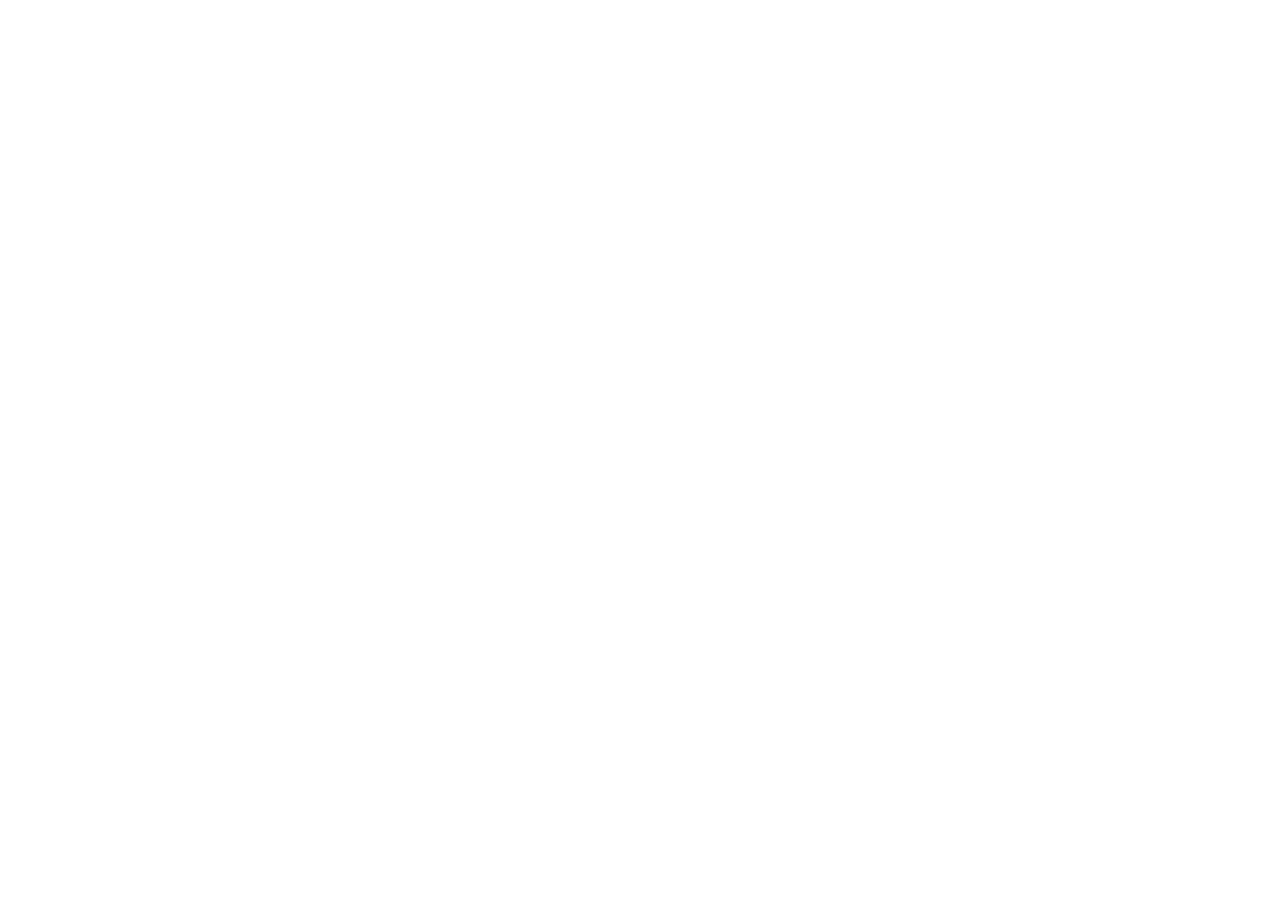
==== index.html @ 24fb6b7a "Initial Commit" ====
<!DOCTYPE html>
<html lang="fr">
<head>
    <meta charset="UTF-8">
    <meta name="viewport" content="width=device-width, initial-scale=1.0">
    <title>Oh my food</title>
    <link rel="stylesheet" href="assets/css/main.css">
</head>
<body>
</body>
</html>
---- assets/css/main.css ----
/*# sourceMappingURL=main.css.map */
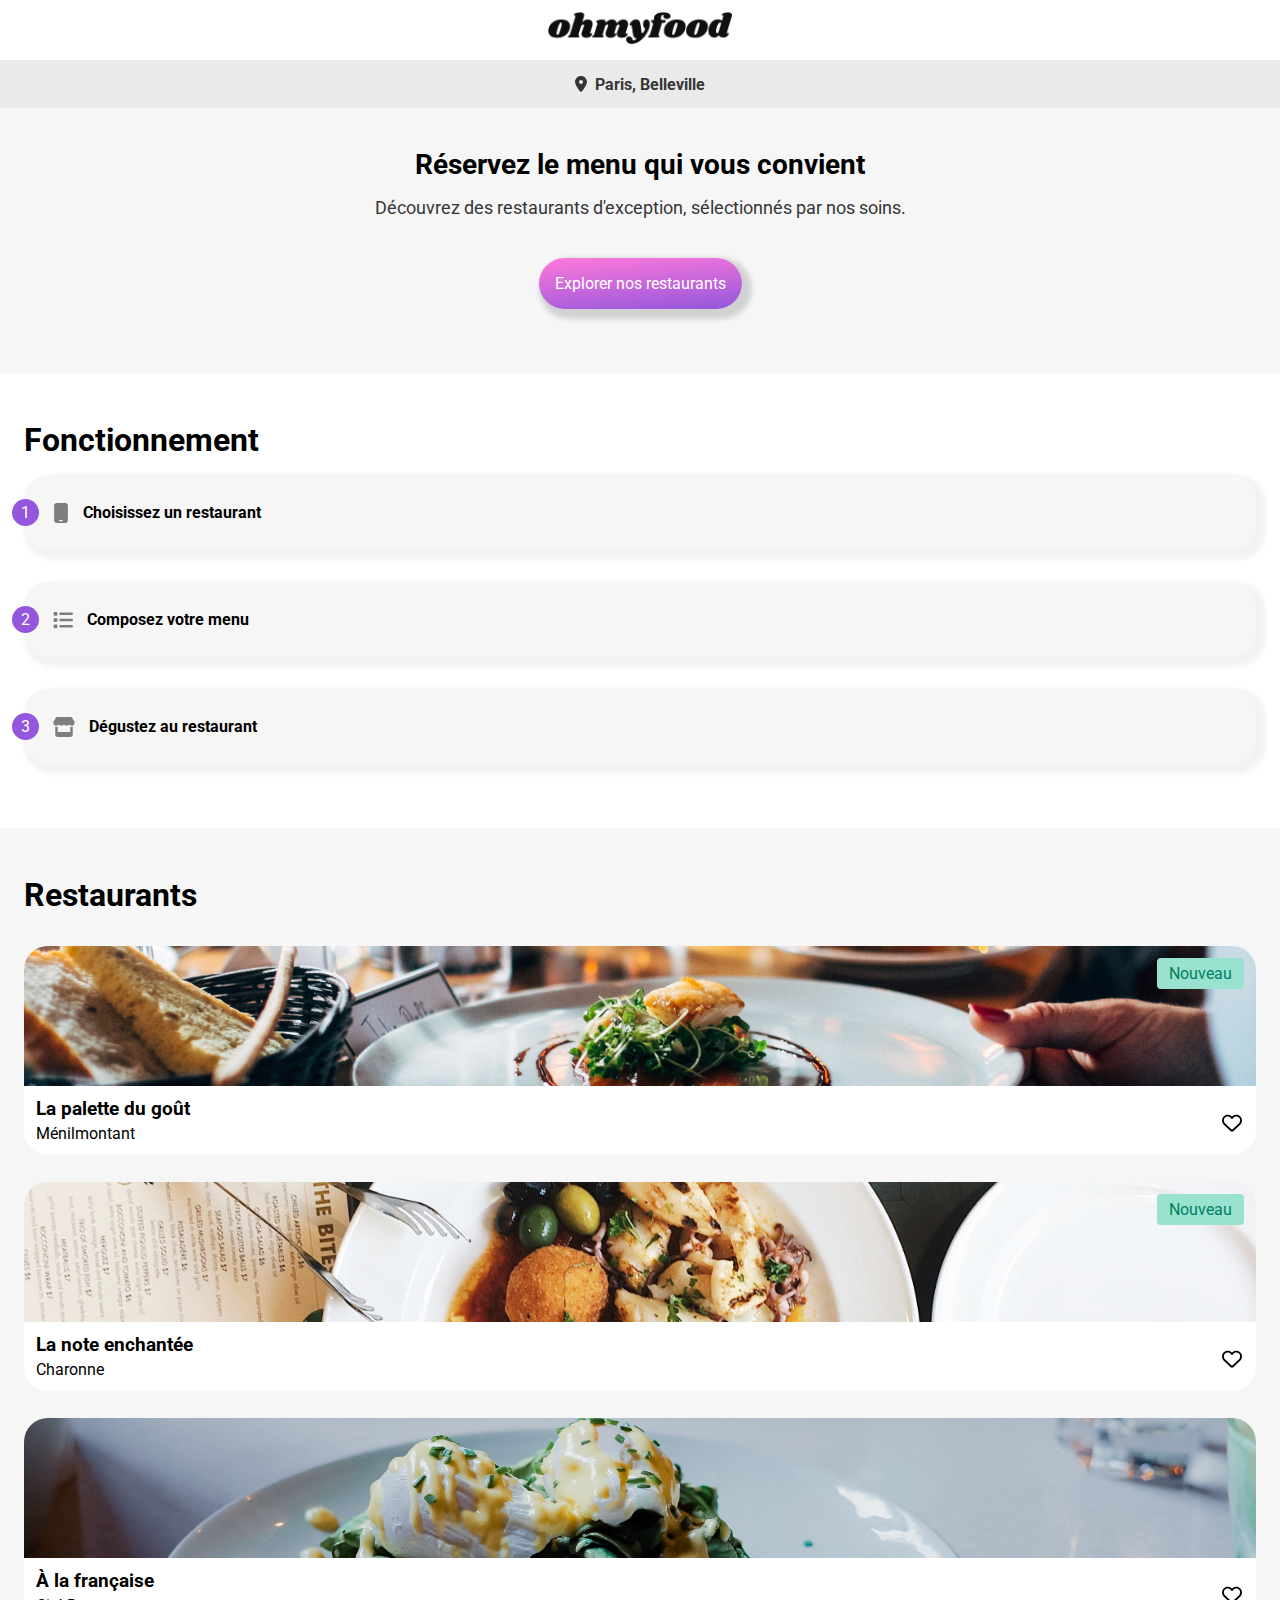
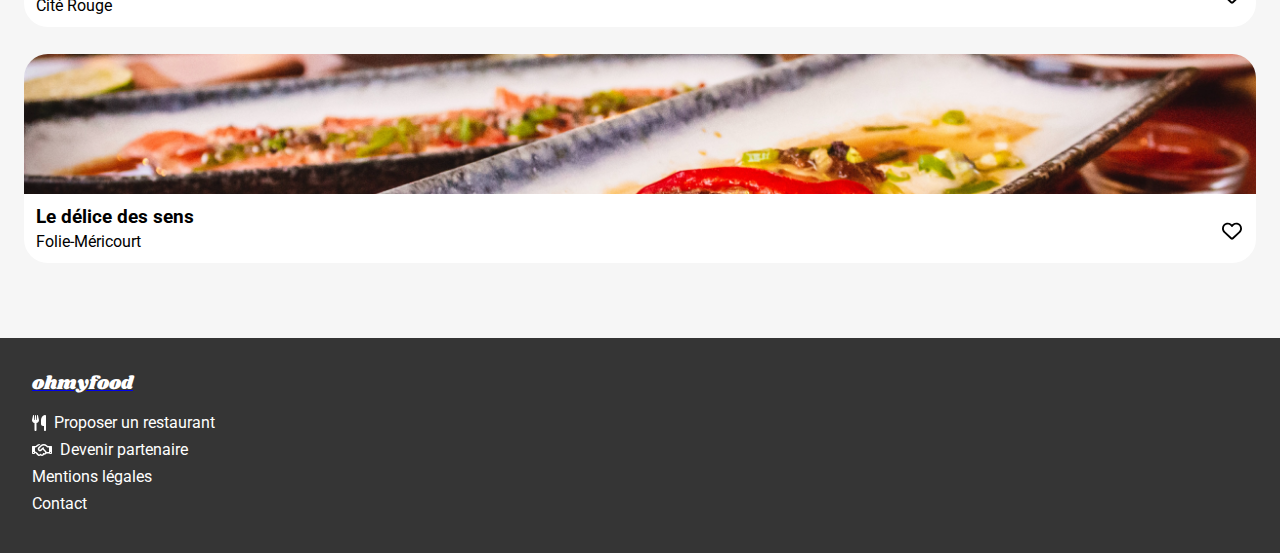
==== commit 5896f4b6: "- Added header - Added hero - Added "Fonctionnement" section - Added "Restaurants" section - Added f" ====
--- a/index.html
+++ b/index.html
@@ -5,7 +5,132 @@
     <meta name="viewport" content="width=device-width, initial-scale=1.0">
     <title>Oh my food</title>
     <link rel="stylesheet" href="assets/css/main.css">
+    <link rel="stylesheet" href="assets/css/header.css">
+    <link rel="stylesheet" href="assets/css/footer.css">
 </head>
 <body>
+    <header class="header">
+        <a href="#"><img src="assets/images/logo/ohmyfood.png" alt="Logo de OhMyFood"></a>
+    </header>
+    <main>
+        <div class="location">
+            <svg xmlns="http://www.w3.org/2000/svg" height="16" width="12" viewBox="0 0 384 512"><path d="M215.7 499.2C267 435 384 279.4 384 192C384 86 298 0 192 0S0 86 0 192c0 87.4 117 243 168.3 307.2c12.3 15.3 35.1 15.3 47.4 0zM192 128a64 64 0 1 1 0 128 64 64 0 1 1 0-128z"/></svg>
+            <p class="location__text">
+                Paris, Belleville
+            </p>
+        </div>
+        <section class="hero">
+            <h1 class="hero__title title">Réservez le menu qui vous convient</h1>
+            <p class="hero__text">Découvrez des restaurants d'exception, sélectionnés par nos soins.</p>
+            <a href="#" class="hero__button">Explorer nos restaurants</a>
+        </section>
+        <section class="fonctionnement">
+            <h1 class="fonctionnement__title title">
+                Fonctionnement
+            </h1>
+            <div class="fonctionnement__items">
+                <article class="fonctionnement__items__item">
+                    <p class="fonctionnement__items__item__id">
+                        1
+                    </p>
+                    <svg xmlns="http://www.w3.org/2000/svg" height="16" width="12" viewBox="0 0 384 512"><!--!Font Awesome Free 6.5.1 by @fontawesome - https://fontawesome.com License - https://fontawesome.com/license/free Copyright 2024 Fonticons, Inc.--><path d="M80 0C44.7 0 16 28.7 16 64V448c0 35.3 28.7 64 64 64H304c35.3 0 64-28.7 64-64V64c0-35.3-28.7-64-64-64H80zm80 432h64c8.8 0 16 7.2 16 16s-7.2 16-16 16H160c-8.8 0-16-7.2-16-16s7.2-16 16-16z"/></svg>
+                    <h3 class="fonctionnement__items__item__title title">
+                        Choisissez un restaurant
+                    </h3>
+                </article>
+                <article class="fonctionnement__items__item">
+                    <p class="fonctionnement__items__item__id">
+                        2
+                    </p>
+                    <svg xmlns="http://www.w3.org/2000/svg" height="16" width="16" viewBox="0 0 512 512"><path d="M40 48C26.7 48 16 58.7 16 72v48c0 13.3 10.7 24 24 24H88c13.3 0 24-10.7 24-24V72c0-13.3-10.7-24-24-24H40zM192 64c-17.7 0-32 14.3-32 32s14.3 32 32 32H480c17.7 0 32-14.3 32-32s-14.3-32-32-32H192zm0 160c-17.7 0-32 14.3-32 32s14.3 32 32 32H480c17.7 0 32-14.3 32-32s-14.3-32-32-32H192zm0 160c-17.7 0-32 14.3-32 32s14.3 32 32 32H480c17.7 0 32-14.3 32-32s-14.3-32-32-32H192zM16 232v48c0 13.3 10.7 24 24 24H88c13.3 0 24-10.7 24-24V232c0-13.3-10.7-24-24-24H40c-13.3 0-24 10.7-24 24zM40 368c-13.3 0-24 10.7-24 24v48c0 13.3 10.7 24 24 24H88c13.3 0 24-10.7 24-24V392c0-13.3-10.7-24-24-24H40z"/></svg>
+                    <h3 class="fonctionnement__items__item__title title">
+                        Composez votre menu
+                    </h3>
+                </article>
+                <article class="fonctionnement__items__item">
+                    <p class="fonctionnement__items__item__id">
+                        3
+                    </p>
+                    <svg xmlns="http://www.w3.org/2000/svg" height="16" width="18" viewBox="0 0 576 512"><path d="M547.6 103.8L490.3 13.1C485.2 5 476.1 0 466.4 0H109.6C99.9 0 90.8 5 85.7 13.1L28.3 103.8c-29.6 46.8-3.4 111.9 51.9 119.4c4 .5 8.1 .8 12.1 .8c26.1 0 49.3-11.4 65.2-29c15.9 17.6 39.1 29 65.2 29c26.1 0 49.3-11.4 65.2-29c15.9 17.6 39.1 29 65.2 29c26.2 0 49.3-11.4 65.2-29c16 17.6 39.1 29 65.2 29c4.1 0 8.1-.3 12.1-.8c55.5-7.4 81.8-72.5 52.1-119.4zM499.7 254.9l-.1 0c-5.3 .7-10.7 1.1-16.2 1.1c-12.4 0-24.3-1.9-35.4-5.3V384H128V250.6c-11.2 3.5-23.2 5.4-35.6 5.4c-5.5 0-11-.4-16.3-1.1l-.1 0c-4.1-.6-8.1-1.3-12-2.3V384v64c0 35.3 28.7 64 64 64H448c35.3 0 64-28.7 64-64V384 252.6c-4 1-8 1.8-12.3 2.3z"/></svg>
+                    <h3 class="fonctionnement__items__item__title title">
+                        Dégustez au restaurant
+                    </h3>
+                </article>
+            </div>
+        </section>
+        <section class="restaurants">
+            <h1 class="restaurants__title">
+                Restaurants
+            </h1>
+            <div class="restaurants__cards">
+                <article class="restaurants__cards__card">
+                    <p class="restaurants__cards__card__nouveau">Nouveau</p>
+                    <img src="assets/images/restaurants/jay-wennington-N_Y88TWmGwA-unsplash.jpg">
+                    <div class="restaurants__cards__card__content">
+                        <h3 class="restaurants__cards__card__content__title">
+                            La palette du goût
+                        </h3>
+                        <p class="restaurants__cards__card__content__text">
+                            Ménilmontant
+                        </p>
+                        <svg xmlns="http://www.w3.org/2000/svg" height="16" width="16" viewBox="0 0 512 512"><path d="M225.8 468.2l-2.5-2.3L48.1 303.2C17.4 274.7 0 234.7 0 192.8v-3.3c0-70.4 50-130.8 119.2-144C158.6 37.9 198.9 47 231 69.6c9 6.4 17.4 13.8 25 22.3c4.2-4.8 8.7-9.2 13.5-13.3c3.7-3.2 7.5-6.2 11.5-9c0 0 0 0 0 0C313.1 47 353.4 37.9 392.8 45.4C462 58.6 512 119.1 512 189.5v3.3c0 41.9-17.4 81.9-48.1 110.4L288.7 465.9l-2.5 2.3c-8.2 7.6-19 11.9-30.2 11.9s-22-4.2-30.2-11.9zM239.1 145c-.4-.3-.7-.7-1-1.1l-17.8-20c0 0-.1-.1-.1-.1c0 0 0 0 0 0c-23.1-25.9-58-37.7-92-31.2C81.6 101.5 48 142.1 48 189.5v3.3c0 28.5 11.9 55.8 32.8 75.2L256 430.7 431.2 268c20.9-19.4 32.8-46.7 32.8-75.2v-3.3c0-47.3-33.6-88-80.1-96.9c-34-6.5-69 5.4-92 31.2c0 0 0 0-.1 .1s0 0-.1 .1l-17.8 20c-.3 .4-.7 .7-1 1.1c-4.5 4.5-10.6 7-16.9 7s-12.4-2.5-16.9-7z"/></svg>
+                    </div>
+                </article>
+                <article class="restaurants__cards__card">
+                    <p class="restaurants__cards__card__nouveau">Nouveau</p>
+                    <img src="assets/images/restaurants/stil-u2Lp8tXIcjw-unsplash.jpg">
+                    <div class="restaurants__cards__card__content">
+                        <h3 class="restaurants__cards__card__content__title">
+                            La note enchantée
+                        </h3>
+                        <p class="restaurants__cards__card__content__text">
+                            Charonne
+                        </p>
+                        <svg xmlns="http://www.w3.org/2000/svg" height="16" width="16" viewBox="0 0 512 512"><path d="M225.8 468.2l-2.5-2.3L48.1 303.2C17.4 274.7 0 234.7 0 192.8v-3.3c0-70.4 50-130.8 119.2-144C158.6 37.9 198.9 47 231 69.6c9 6.4 17.4 13.8 25 22.3c4.2-4.8 8.7-9.2 13.5-13.3c3.7-3.2 7.5-6.2 11.5-9c0 0 0 0 0 0C313.1 47 353.4 37.9 392.8 45.4C462 58.6 512 119.1 512 189.5v3.3c0 41.9-17.4 81.9-48.1 110.4L288.7 465.9l-2.5 2.3c-8.2 7.6-19 11.9-30.2 11.9s-22-4.2-30.2-11.9zM239.1 145c-.4-.3-.7-.7-1-1.1l-17.8-20c0 0-.1-.1-.1-.1c0 0 0 0 0 0c-23.1-25.9-58-37.7-92-31.2C81.6 101.5 48 142.1 48 189.5v3.3c0 28.5 11.9 55.8 32.8 75.2L256 430.7 431.2 268c20.9-19.4 32.8-46.7 32.8-75.2v-3.3c0-47.3-33.6-88-80.1-96.9c-34-6.5-69 5.4-92 31.2c0 0 0 0-.1 .1s0 0-.1 .1l-17.8 20c-.3 .4-.7 .7-1 1.1c-4.5 4.5-10.6 7-16.9 7s-12.4-2.5-16.9-7z"/></svg>
+                    </div>
+                </article>
+                <article class="restaurants__cards__card">
+                    <img src="assets/images/restaurants/toa-heftiba-DQKerTsQwi0-unsplash.jpg">
+                    <div class="restaurants__cards__card__content">
+                        <h3 class="restaurants__cards__card__content__title">
+                            À la française
+                        </h3>
+                        <p class="restaurants__cards__card__content__text">
+                            Cité Rouge
+                        </p>
+                        <svg xmlns="http://www.w3.org/2000/svg" height="16" width="16" viewBox="0 0 512 512"><path d="M225.8 468.2l-2.5-2.3L48.1 303.2C17.4 274.7 0 234.7 0 192.8v-3.3c0-70.4 50-130.8 119.2-144C158.6 37.9 198.9 47 231 69.6c9 6.4 17.4 13.8 25 22.3c4.2-4.8 8.7-9.2 13.5-13.3c3.7-3.2 7.5-6.2 11.5-9c0 0 0 0 0 0C313.1 47 353.4 37.9 392.8 45.4C462 58.6 512 119.1 512 189.5v3.3c0 41.9-17.4 81.9-48.1 110.4L288.7 465.9l-2.5 2.3c-8.2 7.6-19 11.9-30.2 11.9s-22-4.2-30.2-11.9zM239.1 145c-.4-.3-.7-.7-1-1.1l-17.8-20c0 0-.1-.1-.1-.1c0 0 0 0 0 0c-23.1-25.9-58-37.7-92-31.2C81.6 101.5 48 142.1 48 189.5v3.3c0 28.5 11.9 55.8 32.8 75.2L256 430.7 431.2 268c20.9-19.4 32.8-46.7 32.8-75.2v-3.3c0-47.3-33.6-88-80.1-96.9c-34-6.5-69 5.4-92 31.2c0 0 0 0-.1 .1s0 0-.1 .1l-17.8 20c-.3 .4-.7 .7-1 1.1c-4.5 4.5-10.6 7-16.9 7s-12.4-2.5-16.9-7z"/></svg>
+                    </div>
+                </article>
+                <article class="restaurants__cards__card">
+                    <img src="assets/images/restaurants/louis-hansel-shotsoflouis-qNBGVyOCY8Q-unsplash.jpg">
+                    <div class="restaurants__cards__card__content">
+                        <h3 class="restaurants__cards__card__content__title">
+                            Le délice des sens
+                        </h3>
+                        <p class="restaurants__cards__card__content__text">
+                            Folie-Méricourt
+                        </p>
+                        <svg xmlns="http://www.w3.org/2000/svg" height="16" width="16" viewBox="0 0 512 512"><path d="M225.8 468.2l-2.5-2.3L48.1 303.2C17.4 274.7 0 234.7 0 192.8v-3.3c0-70.4 50-130.8 119.2-144C158.6 37.9 198.9 47 231 69.6c9 6.4 17.4 13.8 25 22.3c4.2-4.8 8.7-9.2 13.5-13.3c3.7-3.2 7.5-6.2 11.5-9c0 0 0 0 0 0C313.1 47 353.4 37.9 392.8 45.4C462 58.6 512 119.1 512 189.5v3.3c0 41.9-17.4 81.9-48.1 110.4L288.7 465.9l-2.5 2.3c-8.2 7.6-19 11.9-30.2 11.9s-22-4.2-30.2-11.9zM239.1 145c-.4-.3-.7-.7-1-1.1l-17.8-20c0 0-.1-.1-.1-.1c0 0 0 0 0 0c-23.1-25.9-58-37.7-92-31.2C81.6 101.5 48 142.1 48 189.5v3.3c0 28.5 11.9 55.8 32.8 75.2L256 430.7 431.2 268c20.9-19.4 32.8-46.7 32.8-75.2v-3.3c0-47.3-33.6-88-80.1-96.9c-34-6.5-69 5.4-92 31.2c0 0 0 0-.1 .1s0 0-.1 .1l-17.8 20c-.3 .4-.7 .7-1 1.1c-4.5 4.5-10.6 7-16.9 7s-12.4-2.5-16.9-7z"/></svg>
+                    </div>
+                </article>
+            </div>
+        </section>
+    </main>
+    <footer class="footer">
+        <a href="#"><h3 class="footer__logo">ohmyfood</h3></a>
+        <a href="#" class="footer__link">
+            <svg xmlns="http://www.w3.org/2000/svg" height="16" width="14" viewBox="0 0 448 512"><path d="M416 0C400 0 288 32 288 176V288c0 35.3 28.7 64 64 64h32V480c0 17.7 14.3 32 32 32s32-14.3 32-32V352 240 32c0-17.7-14.3-32-32-32zM64 16C64 7.8 57.9 1 49.7 .1S34.2 4.6 32.4 12.5L2.1 148.8C.7 155.1 0 161.5 0 167.9c0 45.9 35.1 83.6 80 87.7V480c0 17.7 14.3 32 32 32s32-14.3 32-32V255.6c44.9-4.1 80-41.8 80-87.7c0-6.4-.7-12.8-2.1-19.1L191.6 12.5c-1.8-8-9.3-13.3-17.4-12.4S160 7.8 160 16V150.2c0 5.4-4.4 9.8-9.8 9.8c-5.1 0-9.3-3.9-9.8-9L127.9 14.6C127.2 6.3 120.3 0 112 0s-15.2 6.3-15.9 14.6L83.7 151c-.5 5.1-4.7 9-9.8 9c-5.4 0-9.8-4.4-9.8-9.8V16zm48.3 152l-.3 0-.3 0 .3-.7 .3 .7z"/></svg>
+            <p>Proposer un restaurant</p>
+        </a>
+        <a href="#" class="footer__link">
+            <svg xmlns="http://www.w3.org/2000/svg" height="16" width="20" viewBox="0 0 640 512"><!--!Font Awesome Free 6.5.1 by @fontawesome - https://fontawesome.com License - https://fontawesome.com/license/free Copyright 2024 Fonticons, Inc.--><path d="M272.2 64.6l-51.1 51.1c-15.3 4.2-29.5 11.9-41.5 22.5L153 161.9C142.8 171 129.5 176 115.8 176H96V304c20.4 .6 39.8 8.9 54.3 23.4l35.6 35.6 7 7 0 0L219.9 397c6.2 6.2 16.4 6.2 22.6 0c1.7-1.7 3-3.7 3.7-5.8c2.8-7.7 9.3-13.5 17.3-15.3s16.4 .6 22.2 6.5L296.5 393c11.6 11.6 30.4 11.6 41.9 0c5.4-5.4 8.3-12.3 8.6-19.4c.4-8.8 5.6-16.6 13.6-20.4s17.3-3 24.4 2.1c9.4 6.7 22.5 5.8 30.9-2.6c9.4-9.4 9.4-24.6 0-33.9L340.1 243l-35.8 33c-27.3 25.2-69.2 25.6-97 .9c-31.7-28.2-32.4-77.4-1.6-106.5l70.1-66.2C303.2 78.4 339.4 64 377.1 64c36.1 0 71 13.3 97.9 37.2L505.1 128H544h40 40c8.8 0 16 7.2 16 16V352c0 17.7-14.3 32-32 32H576c-11.8 0-22.2-6.4-27.7-16H463.4c-3.4 6.7-7.9 13.1-13.5 18.7c-17.1 17.1-40.8 23.8-63 20.1c-3.6 7.3-8.5 14.1-14.6 20.2c-27.3 27.3-70 30-100.4 8.1c-25.1 20.8-62.5 19.5-86-4.1L159 404l-7-7-35.6-35.6c-5.5-5.5-12.7-8.7-20.4-9.3C96 369.7 81.6 384 64 384H32c-17.7 0-32-14.3-32-32V144c0-8.8 7.2-16 16-16H56 96h19.8c2 0 3.9-.7 5.3-2l26.5-23.6C175.5 77.7 211.4 64 248.7 64H259c4.4 0 8.9 .2 13.2 .6zM544 320V176H496c-5.9 0-11.6-2.2-15.9-6.1l-36.9-32.8c-18.2-16.2-41.7-25.1-66.1-25.1c-25.4 0-49.8 9.7-68.3 27.1l-70.1 66.2c-10.3 9.8-10.1 26.3 .5 35.7c9.3 8.3 23.4 8.1 32.5-.3l71.9-66.4c9.7-9 24.9-8.4 33.9 1.4s8.4 24.9-1.4 33.9l-.8 .8 74.4 74.4c10 10 16.5 22.3 19.4 35.1H544zM64 336a16 16 0 1 0 -32 0 16 16 0 1 0 32 0zm528 16a16 16 0 1 0 0-32 16 16 0 1 0 0 32z"/></svg>            <p>Devenir partenaire</p>
+        </a>
+        <a href="#" class="footer__link">
+            Mentions légales
+        </a>
+        <a href="#" class="footer__link">
+            Contact
+        </a>
+    </footer>
 </body>
 </html>--- a/assets/css/main.css
+++ b/assets/css/main.css
@@ -1,3 +1,170 @@
+@import url("https://fonts.googleapis.com/css2?family=Roboto:ital,wght@0,100;0,300;0,400;0,500;0,700;0,900;1,100;1,300;1,400;1,500;1,700;1,900&family=Shrikhand&display=swap");
+body {
+  margin: 0;
+}
 
+h1, h2, h3, p, a {
+  font-family: "Roboto", sans-serif;
+  margin: 0;
+}
 
-/*# sourceMappingURL=main.css.map */+.title {
+  font-weight: bold;
+}
+
+.location {
+  width: 100%;
+  height: 48px;
+  background-color: #eaeaea;
+  display: flex;
+  justify-content: center;
+  align-items: center;
+  margin-top: 6px;
+  box-shadow: 0px 6px 5px 0px rgba(0, 0, 0, 0.25);
+  -webkit-box-shadow: 0px 6px 5px 0px rgba(0, 0, 0, 0.25);
+  -moz-box-shadow: 0px 6px 5px 0px rgba(0, 0, 0, 0.25);
+}
+.location svg {
+  fill: #353535;
+}
+.location .location__text {
+  text-align: center;
+  margin-left: 8px;
+  color: #353535;
+  font-weight: bold;
+}
+
+.hero {
+  margin-top: 8px;
+  height: fit-content;
+  padding: 32px;
+  display: flex;
+  align-items: center;
+  flex-direction: column;
+  text-align: center;
+  background-color: #f6f6f6;
+}
+.hero .hero__title {
+  font-size: 28px;
+  margin: 8px 0 8px 0;
+}
+.hero .hero__text {
+  font-size: 18px;
+  color: #353535;
+  margin: 8px 0 8px 0;
+}
+.hero .hero__button {
+  padding: 16px;
+  border-radius: 32px;
+  text-decoration: none;
+  color: white;
+  background: #9356DC;
+  background: linear-gradient(355deg, #9356DC 0%, #FF79DA 100%);
+  margin: 32px 0 32px 0;
+  box-shadow: 5px 5px 5px 5px rgba(0, 0, 0, 0.15);
+  -webkit-box-shadow: 5px 5px 5px 5px rgba(0, 0, 0, 0.15);
+  -moz-box-shadow: 5px 5px 5px 5px rgba(0, 0, 0, 0.15);
+  transition: 150ms;
+}
+.hero .hero__button:hover {
+  opacity: 75%;
+  font-size: 16.1px;
+}
+
+.fonctionnement {
+  padding: 48px 24px 48px 24px;
+}
+.fonctionnement .fonctionnement__items {
+  display: flex;
+  flex-direction: column;
+}
+.fonctionnement .fonctionnement__items .fonctionnement__items__item {
+  background-color: #f6f6f6;
+  padding: 24px;
+  margin: 16px 0 16px 0;
+  display: flex;
+  flex-direction: row;
+  align-items: center;
+  border-radius: 24px;
+  box-shadow: 5px 5px 5px 5px rgba(0, 0, 0, 0.05);
+  -webkit-box-shadow: 5px 5px 5px 5px rgba(0, 0, 0, 0.05);
+  -moz-box-shadow: 5px 5px 5px 5px rgba(0, 0, 0, 0.05);
+}
+.fonctionnement .fonctionnement__items .fonctionnement__items__item .fonctionnement__items__item__id {
+  background-color: #9356DC;
+  padding: 4px 9px 4px 9px;
+  border-radius: 50%;
+  margin-left: -36px;
+  color: white;
+}
+.fonctionnement .fonctionnement__items .fonctionnement__items__item svg {
+  fill: #7e7e7e;
+  transform: scale(1.25);
+  margin: 0 16px 0 16px;
+}
+.fonctionnement .fonctionnement__items .fonctionnement__items__item .fonctionnement__items__item__title {
+  font-size: 16px;
+}
+
+.restaurants {
+  background-color: #f6f6f6;
+  padding: 48px 24px 48px 24px;
+}
+.restaurants .restaurants__cards {
+  display: flex;
+  flex-direction: column;
+  margin-top: 32px;
+}
+.restaurants .restaurants__cards .restaurants__cards__card {
+  width: 100%;
+  height: 140px;
+  margin-bottom: 96px;
+  position: relative;
+}
+.restaurants .restaurants__cards .restaurants__cards__card .restaurants__cards__card__nouveau {
+  position: absolute;
+  top: 12px;
+  right: 12px;
+  background-color: #99E2D0;
+  color: #008161;
+  padding: 6px 12px;
+  border-radius: 4px;
+  z-index: 1;
+}
+.restaurants .restaurants__cards .restaurants__cards__card img {
+  width: 100%;
+  height: 100%;
+  object-fit: cover;
+  border-radius: 24px 24px 0 0;
+}
+.restaurants .restaurants__cards .restaurants__cards__card .restaurants__cards__card__content {
+  border-radius: 0 0 24px 24px;
+  background-color: white;
+  padding: 12px;
+  margin-top: -4px;
+  position: relative;
+}
+.restaurants .restaurants__cards .restaurants__cards__card .restaurants__cards__card__content .restaurants__cards__card__content__text {
+  margin-top: 4px;
+}
+.restaurants .restaurants__cards .restaurants__cards__card svg {
+  position: absolute;
+  bottom: 24px;
+  right: 16px;
+  fill: black;
+  transform: scale(1.25);
+}
+
+@media (min-width: 768px) {
+  .location {
+    margin-top: 0;
+    box-shadow: none;
+    -webkit-box-shadow: none;
+    -moz-box-shadow: none;
+  }
+  .hero {
+    margin-top: 0;
+  }
+}
+
+/*# sourceMappingURL=main.css.map */
--- a/assets/css/header.css
+++ b/assets/css/header.css
@@ -0,0 +1,24 @@
+.header {
+  display: flex;
+  justify-content: center;
+  width: 100%;
+  height: fit-content;
+  padding: 12px 0 12px 0;
+  box-shadow: 0px 6px 5px 0px rgba(0, 0, 0, 0.15);
+  -webkit-box-shadow: 0px 6px 5px 0px rgba(0, 0, 0, 0.15);
+  -moz-box-shadow: 0px 6px 5px 0px rgba(0, 0, 0, 0.15);
+}
+.header img {
+  height: 32px;
+  width: auto;
+}
+
+@media (min-width: 768px) {
+  .header {
+    box-shadow: none;
+    -webkit-box-shadow: none;
+    -moz-box-shadow: none;
+  }
+}
+
+/*# sourceMappingURL=header.css.map */
--- a/assets/css/footer.css
+++ b/assets/css/footer.css
@@ -0,0 +1,27 @@
+@import url("https://fonts.googleapis.com/css2?family=Roboto:ital,wght@0,100;0,300;0,400;0,500;0,700;0,900;1,100;1,300;1,400;1,500;1,700;1,900&family=Shrikhand&display=swap");
+.footer {
+  background-color: #353535;
+  padding: 32px;
+}
+.footer .footer__logo {
+  font-family: "Shrikhand", serif;
+  color: white;
+  font-weight: normal;
+  margin-bottom: 16px;
+  width: 104px;
+}
+.footer .footer__link {
+  display: flex;
+  flex-direction: row;
+  align-items: center;
+  text-decoration: none;
+  color: white;
+  margin: 8px 0 8px 0;
+  width: fit-content;
+}
+.footer .footer__link svg {
+  fill: #ffffff;
+  margin-right: 8px;
+}
+
+/*# sourceMappingURL=footer.css.map */
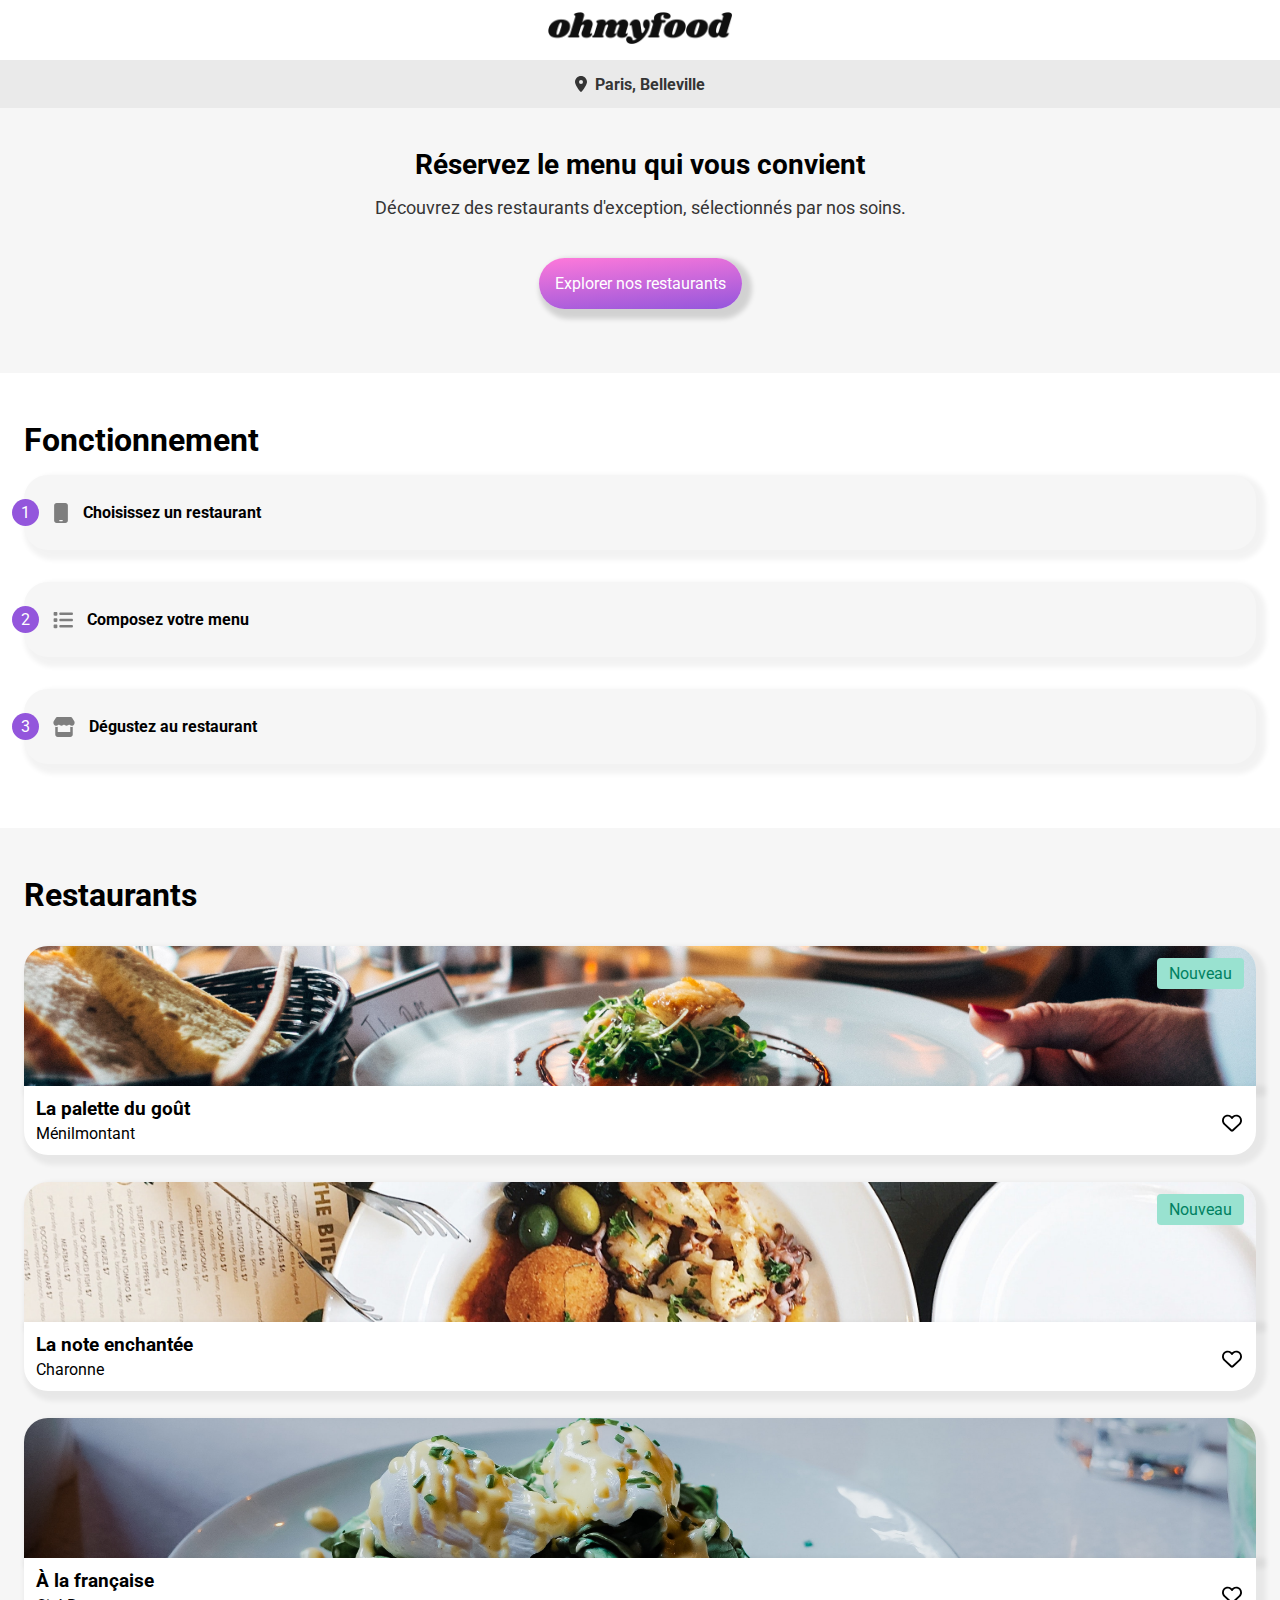
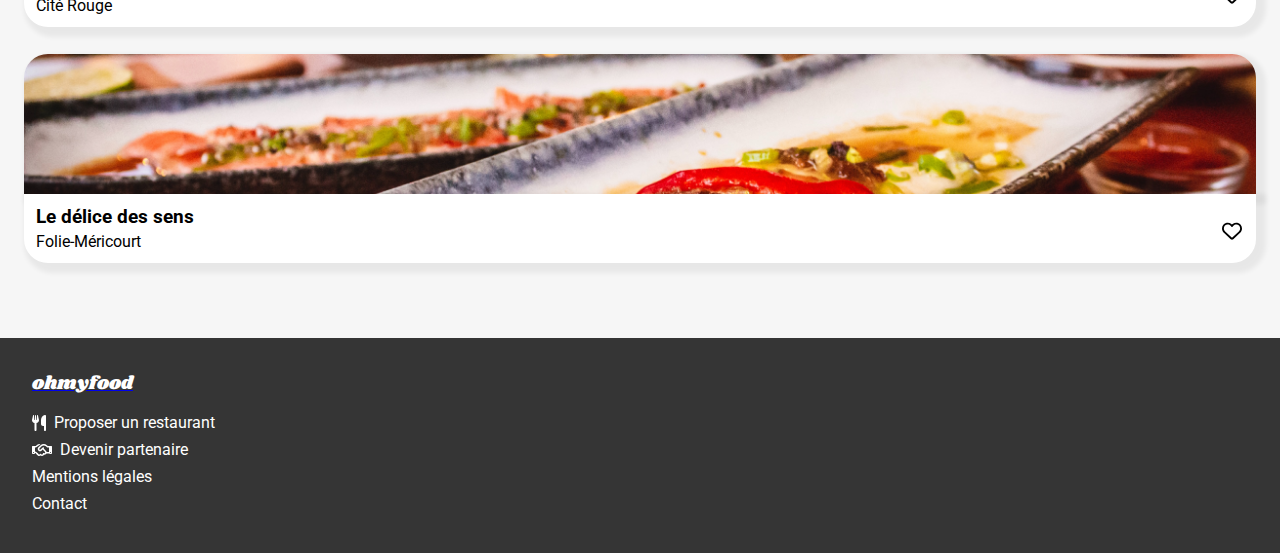
==== commit 0395f68e: "Added all animations for the landing page" ====
--- a/index.html
+++ b/index.html
@@ -9,6 +9,13 @@
     <link rel="stylesheet" href="assets/css/footer.css">
 </head>
 <body>
+    <!--    Hidden gradient-->
+    <svg style="width:0;height:0;position:absolute;" aria-hidden="true" focusable="false">
+        <linearGradient id="heart-gradient" x2="1" y2="1">
+            <stop offset="0%" stop-color="#9356df" />
+            <stop offset="100%" stop-color="#ff79da" />
+        </linearGradient>
+    </svg>
     <header class="header">
         <a href="#"><img src="assets/images/logo/ohmyfood.png" alt="Logo de OhMyFood"></a>
     </header>
@@ -33,7 +40,7 @@
                     <p class="fonctionnement__items__item__id">
                         1
                     </p>
-                    <svg xmlns="http://www.w3.org/2000/svg" height="16" width="12" viewBox="0 0 384 512"><!--!Font Awesome Free 6.5.1 by @fontawesome - https://fontawesome.com License - https://fontawesome.com/license/free Copyright 2024 Fonticons, Inc.--><path d="M80 0C44.7 0 16 28.7 16 64V448c0 35.3 28.7 64 64 64H304c35.3 0 64-28.7 64-64V64c0-35.3-28.7-64-64-64H80zm80 432h64c8.8 0 16 7.2 16 16s-7.2 16-16 16H160c-8.8 0-16-7.2-16-16s7.2-16 16-16z"/></svg>
+                    <svg xmlns="http://www.w3.org/2000/svg" height="16" width="12" viewBox="0 0 384 512"><path d="M80 0C44.7 0 16 28.7 16 64V448c0 35.3 28.7 64 64 64H304c35.3 0 64-28.7 64-64V64c0-35.3-28.7-64-64-64H80zm80 432h64c8.8 0 16 7.2 16 16s-7.2 16-16 16H160c-8.8 0-16-7.2-16-16s7.2-16 16-16z"/></svg>
                     <h3 class="fonctionnement__items__item__title title">
                         Choisissez un restaurant
                     </h3>
@@ -65,7 +72,7 @@
             <div class="restaurants__cards">
                 <article class="restaurants__cards__card">
                     <p class="restaurants__cards__card__nouveau">Nouveau</p>
-                    <img src="assets/images/restaurants/jay-wennington-N_Y88TWmGwA-unsplash.jpg">
+                    <img src="assets/images/restaurants/jay-wennington-N_Y88TWmGwA-unsplash.jpg" alt="Photo du restaurant La palette du goût">
                     <div class="restaurants__cards__card__content">
                         <h3 class="restaurants__cards__card__content__title">
                             La palette du goût
@@ -73,12 +80,14 @@
                         <p class="restaurants__cards__card__content__text">
                             Ménilmontant
                         </p>
-                        <svg xmlns="http://www.w3.org/2000/svg" height="16" width="16" viewBox="0 0 512 512"><path d="M225.8 468.2l-2.5-2.3L48.1 303.2C17.4 274.7 0 234.7 0 192.8v-3.3c0-70.4 50-130.8 119.2-144C158.6 37.9 198.9 47 231 69.6c9 6.4 17.4 13.8 25 22.3c4.2-4.8 8.7-9.2 13.5-13.3c3.7-3.2 7.5-6.2 11.5-9c0 0 0 0 0 0C313.1 47 353.4 37.9 392.8 45.4C462 58.6 512 119.1 512 189.5v3.3c0 41.9-17.4 81.9-48.1 110.4L288.7 465.9l-2.5 2.3c-8.2 7.6-19 11.9-30.2 11.9s-22-4.2-30.2-11.9zM239.1 145c-.4-.3-.7-.7-1-1.1l-17.8-20c0 0-.1-.1-.1-.1c0 0 0 0 0 0c-23.1-25.9-58-37.7-92-31.2C81.6 101.5 48 142.1 48 189.5v3.3c0 28.5 11.9 55.8 32.8 75.2L256 430.7 431.2 268c20.9-19.4 32.8-46.7 32.8-75.2v-3.3c0-47.3-33.6-88-80.1-96.9c-34-6.5-69 5.4-92 31.2c0 0 0 0-.1 .1s0 0-.1 .1l-17.8 20c-.3 .4-.7 .7-1 1.1c-4.5 4.5-10.6 7-16.9 7s-12.4-2.5-16.9-7z"/></svg>
+                        <input type="checkbox" class="checkbox--heart">
+                        <svg class="heart--selected" xmlns="http://www.w3.org/2000/svg" height="16" width="16" viewBox="0 0 512 512"><path d="M47.6 300.4L228.3 469.1c7.5 7 17.4 10.9 27.7 10.9s20.2-3.9 27.7-10.9L464.4 300.4c30.4-28.3 47.6-68 47.6-109.5v-5.8c0-69.9-50.5-129.5-119.4-141C347 36.5 300.6 51.4 268 84L256 96 244 84c-32.6-32.6-79-47.5-124.6-39.9C50.5 55.6 0 115.2 0 185.1v5.8c0 41.5 17.2 81.2 47.6 109.5z"/></svg>
+                        <svg class="heart--default" xmlns="http://www.w3.org/2000/svg" height="16" width="16" viewBox="0 0 512 512"><path d="M225.8 468.2l-2.5-2.3L48.1 303.2C17.4 274.7 0 234.7 0 192.8v-3.3c0-70.4 50-130.8 119.2-144C158.6 37.9 198.9 47 231 69.6c9 6.4 17.4 13.8 25 22.3c4.2-4.8 8.7-9.2 13.5-13.3c3.7-3.2 7.5-6.2 11.5-9c0 0 0 0 0 0C313.1 47 353.4 37.9 392.8 45.4C462 58.6 512 119.1 512 189.5v3.3c0 41.9-17.4 81.9-48.1 110.4L288.7 465.9l-2.5 2.3c-8.2 7.6-19 11.9-30.2 11.9s-22-4.2-30.2-11.9zM239.1 145c-.4-.3-.7-.7-1-1.1l-17.8-20c0 0-.1-.1-.1-.1c0 0 0 0 0 0c-23.1-25.9-58-37.7-92-31.2C81.6 101.5 48 142.1 48 189.5v3.3c0 28.5 11.9 55.8 32.8 75.2L256 430.7 431.2 268c20.9-19.4 32.8-46.7 32.8-75.2v-3.3c0-47.3-33.6-88-80.1-96.9c-34-6.5-69 5.4-92 31.2c0 0 0 0-.1 .1s0 0-.1 .1l-17.8 20c-.3 .4-.7 .7-1 1.1c-4.5 4.5-10.6 7-16.9 7s-12.4-2.5-16.9-7z"/></svg>
                     </div>
                 </article>
                 <article class="restaurants__cards__card">
                     <p class="restaurants__cards__card__nouveau">Nouveau</p>
-                    <img src="assets/images/restaurants/stil-u2Lp8tXIcjw-unsplash.jpg">
+                    <img src="assets/images/restaurants/stil-u2Lp8tXIcjw-unsplash.jpg" alt="Photo du restaurant La note enchantée">
                     <div class="restaurants__cards__card__content">
                         <h3 class="restaurants__cards__card__content__title">
                             La note enchantée
@@ -86,11 +95,13 @@
                         <p class="restaurants__cards__card__content__text">
                             Charonne
                         </p>
-                        <svg xmlns="http://www.w3.org/2000/svg" height="16" width="16" viewBox="0 0 512 512"><path d="M225.8 468.2l-2.5-2.3L48.1 303.2C17.4 274.7 0 234.7 0 192.8v-3.3c0-70.4 50-130.8 119.2-144C158.6 37.9 198.9 47 231 69.6c9 6.4 17.4 13.8 25 22.3c4.2-4.8 8.7-9.2 13.5-13.3c3.7-3.2 7.5-6.2 11.5-9c0 0 0 0 0 0C313.1 47 353.4 37.9 392.8 45.4C462 58.6 512 119.1 512 189.5v3.3c0 41.9-17.4 81.9-48.1 110.4L288.7 465.9l-2.5 2.3c-8.2 7.6-19 11.9-30.2 11.9s-22-4.2-30.2-11.9zM239.1 145c-.4-.3-.7-.7-1-1.1l-17.8-20c0 0-.1-.1-.1-.1c0 0 0 0 0 0c-23.1-25.9-58-37.7-92-31.2C81.6 101.5 48 142.1 48 189.5v3.3c0 28.5 11.9 55.8 32.8 75.2L256 430.7 431.2 268c20.9-19.4 32.8-46.7 32.8-75.2v-3.3c0-47.3-33.6-88-80.1-96.9c-34-6.5-69 5.4-92 31.2c0 0 0 0-.1 .1s0 0-.1 .1l-17.8 20c-.3 .4-.7 .7-1 1.1c-4.5 4.5-10.6 7-16.9 7s-12.4-2.5-16.9-7z"/></svg>
+                        <input type="checkbox" class="checkbox--heart">
+                        <svg class="heart--selected" xmlns="http://www.w3.org/2000/svg" height="16" width="16" viewBox="0 0 512 512"><path d="M47.6 300.4L228.3 469.1c7.5 7 17.4 10.9 27.7 10.9s20.2-3.9 27.7-10.9L464.4 300.4c30.4-28.3 47.6-68 47.6-109.5v-5.8c0-69.9-50.5-129.5-119.4-141C347 36.5 300.6 51.4 268 84L256 96 244 84c-32.6-32.6-79-47.5-124.6-39.9C50.5 55.6 0 115.2 0 185.1v5.8c0 41.5 17.2 81.2 47.6 109.5z"/></svg>
+                        <svg class="heart--default" xmlns="http://www.w3.org/2000/svg" height="16" width="16" viewBox="0 0 512 512"><path d="M225.8 468.2l-2.5-2.3L48.1 303.2C17.4 274.7 0 234.7 0 192.8v-3.3c0-70.4 50-130.8 119.2-144C158.6 37.9 198.9 47 231 69.6c9 6.4 17.4 13.8 25 22.3c4.2-4.8 8.7-9.2 13.5-13.3c3.7-3.2 7.5-6.2 11.5-9c0 0 0 0 0 0C313.1 47 353.4 37.9 392.8 45.4C462 58.6 512 119.1 512 189.5v3.3c0 41.9-17.4 81.9-48.1 110.4L288.7 465.9l-2.5 2.3c-8.2 7.6-19 11.9-30.2 11.9s-22-4.2-30.2-11.9zM239.1 145c-.4-.3-.7-.7-1-1.1l-17.8-20c0 0-.1-.1-.1-.1c0 0 0 0 0 0c-23.1-25.9-58-37.7-92-31.2C81.6 101.5 48 142.1 48 189.5v3.3c0 28.5 11.9 55.8 32.8 75.2L256 430.7 431.2 268c20.9-19.4 32.8-46.7 32.8-75.2v-3.3c0-47.3-33.6-88-80.1-96.9c-34-6.5-69 5.4-92 31.2c0 0 0 0-.1 .1s0 0-.1 .1l-17.8 20c-.3 .4-.7 .7-1 1.1c-4.5 4.5-10.6 7-16.9 7s-12.4-2.5-16.9-7z"/></svg>
                     </div>
                 </article>
                 <article class="restaurants__cards__card">
-                    <img src="assets/images/restaurants/toa-heftiba-DQKerTsQwi0-unsplash.jpg">
+                    <img src="assets/images/restaurants/toa-heftiba-DQKerTsQwi0-unsplash.jpg" alt="Photo du restaurant À la française">
                     <div class="restaurants__cards__card__content">
                         <h3 class="restaurants__cards__card__content__title">
                             À la française
@@ -98,11 +109,13 @@
                         <p class="restaurants__cards__card__content__text">
                             Cité Rouge
                         </p>
-                        <svg xmlns="http://www.w3.org/2000/svg" height="16" width="16" viewBox="0 0 512 512"><path d="M225.8 468.2l-2.5-2.3L48.1 303.2C17.4 274.7 0 234.7 0 192.8v-3.3c0-70.4 50-130.8 119.2-144C158.6 37.9 198.9 47 231 69.6c9 6.4 17.4 13.8 25 22.3c4.2-4.8 8.7-9.2 13.5-13.3c3.7-3.2 7.5-6.2 11.5-9c0 0 0 0 0 0C313.1 47 353.4 37.9 392.8 45.4C462 58.6 512 119.1 512 189.5v3.3c0 41.9-17.4 81.9-48.1 110.4L288.7 465.9l-2.5 2.3c-8.2 7.6-19 11.9-30.2 11.9s-22-4.2-30.2-11.9zM239.1 145c-.4-.3-.7-.7-1-1.1l-17.8-20c0 0-.1-.1-.1-.1c0 0 0 0 0 0c-23.1-25.9-58-37.7-92-31.2C81.6 101.5 48 142.1 48 189.5v3.3c0 28.5 11.9 55.8 32.8 75.2L256 430.7 431.2 268c20.9-19.4 32.8-46.7 32.8-75.2v-3.3c0-47.3-33.6-88-80.1-96.9c-34-6.5-69 5.4-92 31.2c0 0 0 0-.1 .1s0 0-.1 .1l-17.8 20c-.3 .4-.7 .7-1 1.1c-4.5 4.5-10.6 7-16.9 7s-12.4-2.5-16.9-7z"/></svg>
+                        <input type="checkbox" class="checkbox--heart">
+                        <svg class="heart--selected" xmlns="http://www.w3.org/2000/svg" height="16" width="16" viewBox="0 0 512 512"><path d="M47.6 300.4L228.3 469.1c7.5 7 17.4 10.9 27.7 10.9s20.2-3.9 27.7-10.9L464.4 300.4c30.4-28.3 47.6-68 47.6-109.5v-5.8c0-69.9-50.5-129.5-119.4-141C347 36.5 300.6 51.4 268 84L256 96 244 84c-32.6-32.6-79-47.5-124.6-39.9C50.5 55.6 0 115.2 0 185.1v5.8c0 41.5 17.2 81.2 47.6 109.5z"/></svg>
+                        <svg class="heart--default" xmlns="http://www.w3.org/2000/svg" height="16" width="16" viewBox="0 0 512 512"><path d="M225.8 468.2l-2.5-2.3L48.1 303.2C17.4 274.7 0 234.7 0 192.8v-3.3c0-70.4 50-130.8 119.2-144C158.6 37.9 198.9 47 231 69.6c9 6.4 17.4 13.8 25 22.3c4.2-4.8 8.7-9.2 13.5-13.3c3.7-3.2 7.5-6.2 11.5-9c0 0 0 0 0 0C313.1 47 353.4 37.9 392.8 45.4C462 58.6 512 119.1 512 189.5v3.3c0 41.9-17.4 81.9-48.1 110.4L288.7 465.9l-2.5 2.3c-8.2 7.6-19 11.9-30.2 11.9s-22-4.2-30.2-11.9zM239.1 145c-.4-.3-.7-.7-1-1.1l-17.8-20c0 0-.1-.1-.1-.1c0 0 0 0 0 0c-23.1-25.9-58-37.7-92-31.2C81.6 101.5 48 142.1 48 189.5v3.3c0 28.5 11.9 55.8 32.8 75.2L256 430.7 431.2 268c20.9-19.4 32.8-46.7 32.8-75.2v-3.3c0-47.3-33.6-88-80.1-96.9c-34-6.5-69 5.4-92 31.2c0 0 0 0-.1 .1s0 0-.1 .1l-17.8 20c-.3 .4-.7 .7-1 1.1c-4.5 4.5-10.6 7-16.9 7s-12.4-2.5-16.9-7z"/></svg>
                     </div>
                 </article>
                 <article class="restaurants__cards__card">
-                    <img src="assets/images/restaurants/louis-hansel-shotsoflouis-qNBGVyOCY8Q-unsplash.jpg">
+                    <img src="assets/images/restaurants/louis-hansel-shotsoflouis-qNBGVyOCY8Q-unsplash.jpg" alt="Photo du restaurant Le délice des sens">
                     <div class="restaurants__cards__card__content">
                         <h3 class="restaurants__cards__card__content__title">
                             Le délice des sens
@@ -110,7 +123,9 @@
                         <p class="restaurants__cards__card__content__text">
                             Folie-Méricourt
                         </p>
-                        <svg xmlns="http://www.w3.org/2000/svg" height="16" width="16" viewBox="0 0 512 512"><path d="M225.8 468.2l-2.5-2.3L48.1 303.2C17.4 274.7 0 234.7 0 192.8v-3.3c0-70.4 50-130.8 119.2-144C158.6 37.9 198.9 47 231 69.6c9 6.4 17.4 13.8 25 22.3c4.2-4.8 8.7-9.2 13.5-13.3c3.7-3.2 7.5-6.2 11.5-9c0 0 0 0 0 0C313.1 47 353.4 37.9 392.8 45.4C462 58.6 512 119.1 512 189.5v3.3c0 41.9-17.4 81.9-48.1 110.4L288.7 465.9l-2.5 2.3c-8.2 7.6-19 11.9-30.2 11.9s-22-4.2-30.2-11.9zM239.1 145c-.4-.3-.7-.7-1-1.1l-17.8-20c0 0-.1-.1-.1-.1c0 0 0 0 0 0c-23.1-25.9-58-37.7-92-31.2C81.6 101.5 48 142.1 48 189.5v3.3c0 28.5 11.9 55.8 32.8 75.2L256 430.7 431.2 268c20.9-19.4 32.8-46.7 32.8-75.2v-3.3c0-47.3-33.6-88-80.1-96.9c-34-6.5-69 5.4-92 31.2c0 0 0 0-.1 .1s0 0-.1 .1l-17.8 20c-.3 .4-.7 .7-1 1.1c-4.5 4.5-10.6 7-16.9 7s-12.4-2.5-16.9-7z"/></svg>
+                        <input type="checkbox" class="checkbox--heart">
+                        <svg class="heart--selected" xmlns="http://www.w3.org/2000/svg" height="16" width="16" viewBox="0 0 512 512"><path d="M47.6 300.4L228.3 469.1c7.5 7 17.4 10.9 27.7 10.9s20.2-3.9 27.7-10.9L464.4 300.4c30.4-28.3 47.6-68 47.6-109.5v-5.8c0-69.9-50.5-129.5-119.4-141C347 36.5 300.6 51.4 268 84L256 96 244 84c-32.6-32.6-79-47.5-124.6-39.9C50.5 55.6 0 115.2 0 185.1v5.8c0 41.5 17.2 81.2 47.6 109.5z"/></svg>
+                        <svg class="heart--default" xmlns="http://www.w3.org/2000/svg" height="16" width="16" viewBox="0 0 512 512"><path d="M225.8 468.2l-2.5-2.3L48.1 303.2C17.4 274.7 0 234.7 0 192.8v-3.3c0-70.4 50-130.8 119.2-144C158.6 37.9 198.9 47 231 69.6c9 6.4 17.4 13.8 25 22.3c4.2-4.8 8.7-9.2 13.5-13.3c3.7-3.2 7.5-6.2 11.5-9c0 0 0 0 0 0C313.1 47 353.4 37.9 392.8 45.4C462 58.6 512 119.1 512 189.5v3.3c0 41.9-17.4 81.9-48.1 110.4L288.7 465.9l-2.5 2.3c-8.2 7.6-19 11.9-30.2 11.9s-22-4.2-30.2-11.9zM239.1 145c-.4-.3-.7-.7-1-1.1l-17.8-20c0 0-.1-.1-.1-.1c0 0 0 0 0 0c-23.1-25.9-58-37.7-92-31.2C81.6 101.5 48 142.1 48 189.5v3.3c0 28.5 11.9 55.8 32.8 75.2L256 430.7 431.2 268c20.9-19.4 32.8-46.7 32.8-75.2v-3.3c0-47.3-33.6-88-80.1-96.9c-34-6.5-69 5.4-92 31.2c0 0 0 0-.1 .1s0 0-.1 .1l-17.8 20c-.3 .4-.7 .7-1 1.1c-4.5 4.5-10.6 7-16.9 7s-12.4-2.5-16.9-7z"/></svg>
                     </div>
                 </article>
             </div>
@@ -123,7 +138,8 @@
             <p>Proposer un restaurant</p>
         </a>
         <a href="#" class="footer__link">
-            <svg xmlns="http://www.w3.org/2000/svg" height="16" width="20" viewBox="0 0 640 512"><!--!Font Awesome Free 6.5.1 by @fontawesome - https://fontawesome.com License - https://fontawesome.com/license/free Copyright 2024 Fonticons, Inc.--><path d="M272.2 64.6l-51.1 51.1c-15.3 4.2-29.5 11.9-41.5 22.5L153 161.9C142.8 171 129.5 176 115.8 176H96V304c20.4 .6 39.8 8.9 54.3 23.4l35.6 35.6 7 7 0 0L219.9 397c6.2 6.2 16.4 6.2 22.6 0c1.7-1.7 3-3.7 3.7-5.8c2.8-7.7 9.3-13.5 17.3-15.3s16.4 .6 22.2 6.5L296.5 393c11.6 11.6 30.4 11.6 41.9 0c5.4-5.4 8.3-12.3 8.6-19.4c.4-8.8 5.6-16.6 13.6-20.4s17.3-3 24.4 2.1c9.4 6.7 22.5 5.8 30.9-2.6c9.4-9.4 9.4-24.6 0-33.9L340.1 243l-35.8 33c-27.3 25.2-69.2 25.6-97 .9c-31.7-28.2-32.4-77.4-1.6-106.5l70.1-66.2C303.2 78.4 339.4 64 377.1 64c36.1 0 71 13.3 97.9 37.2L505.1 128H544h40 40c8.8 0 16 7.2 16 16V352c0 17.7-14.3 32-32 32H576c-11.8 0-22.2-6.4-27.7-16H463.4c-3.4 6.7-7.9 13.1-13.5 18.7c-17.1 17.1-40.8 23.8-63 20.1c-3.6 7.3-8.5 14.1-14.6 20.2c-27.3 27.3-70 30-100.4 8.1c-25.1 20.8-62.5 19.5-86-4.1L159 404l-7-7-35.6-35.6c-5.5-5.5-12.7-8.7-20.4-9.3C96 369.7 81.6 384 64 384H32c-17.7 0-32-14.3-32-32V144c0-8.8 7.2-16 16-16H56 96h19.8c2 0 3.9-.7 5.3-2l26.5-23.6C175.5 77.7 211.4 64 248.7 64H259c4.4 0 8.9 .2 13.2 .6zM544 320V176H496c-5.9 0-11.6-2.2-15.9-6.1l-36.9-32.8c-18.2-16.2-41.7-25.1-66.1-25.1c-25.4 0-49.8 9.7-68.3 27.1l-70.1 66.2c-10.3 9.8-10.1 26.3 .5 35.7c9.3 8.3 23.4 8.1 32.5-.3l71.9-66.4c9.7-9 24.9-8.4 33.9 1.4s8.4 24.9-1.4 33.9l-.8 .8 74.4 74.4c10 10 16.5 22.3 19.4 35.1H544zM64 336a16 16 0 1 0 -32 0 16 16 0 1 0 32 0zm528 16a16 16 0 1 0 0-32 16 16 0 1 0 0 32z"/></svg>            <p>Devenir partenaire</p>
+            <svg xmlns="http://www.w3.org/2000/svg" height="16" width="20" viewBox="0 0 640 512"><path d="M272.2 64.6l-51.1 51.1c-15.3 4.2-29.5 11.9-41.5 22.5L153 161.9C142.8 171 129.5 176 115.8 176H96V304c20.4 .6 39.8 8.9 54.3 23.4l35.6 35.6 7 7 0 0L219.9 397c6.2 6.2 16.4 6.2 22.6 0c1.7-1.7 3-3.7 3.7-5.8c2.8-7.7 9.3-13.5 17.3-15.3s16.4 .6 22.2 6.5L296.5 393c11.6 11.6 30.4 11.6 41.9 0c5.4-5.4 8.3-12.3 8.6-19.4c.4-8.8 5.6-16.6 13.6-20.4s17.3-3 24.4 2.1c9.4 6.7 22.5 5.8 30.9-2.6c9.4-9.4 9.4-24.6 0-33.9L340.1 243l-35.8 33c-27.3 25.2-69.2 25.6-97 .9c-31.7-28.2-32.4-77.4-1.6-106.5l70.1-66.2C303.2 78.4 339.4 64 377.1 64c36.1 0 71 13.3 97.9 37.2L505.1 128H544h40 40c8.8 0 16 7.2 16 16V352c0 17.7-14.3 32-32 32H576c-11.8 0-22.2-6.4-27.7-16H463.4c-3.4 6.7-7.9 13.1-13.5 18.7c-17.1 17.1-40.8 23.8-63 20.1c-3.6 7.3-8.5 14.1-14.6 20.2c-27.3 27.3-70 30-100.4 8.1c-25.1 20.8-62.5 19.5-86-4.1L159 404l-7-7-35.6-35.6c-5.5-5.5-12.7-8.7-20.4-9.3C96 369.7 81.6 384 64 384H32c-17.7 0-32-14.3-32-32V144c0-8.8 7.2-16 16-16H56 96h19.8c2 0 3.9-.7 5.3-2l26.5-23.6C175.5 77.7 211.4 64 248.7 64H259c4.4 0 8.9 .2 13.2 .6zM544 320V176H496c-5.9 0-11.6-2.2-15.9-6.1l-36.9-32.8c-18.2-16.2-41.7-25.1-66.1-25.1c-25.4 0-49.8 9.7-68.3 27.1l-70.1 66.2c-10.3 9.8-10.1 26.3 .5 35.7c9.3 8.3 23.4 8.1 32.5-.3l71.9-66.4c9.7-9 24.9-8.4 33.9 1.4s8.4 24.9-1.4 33.9l-.8 .8 74.4 74.4c10 10 16.5 22.3 19.4 35.1H544zM64 336a16 16 0 1 0 -32 0 16 16 0 1 0 32 0zm528 16a16 16 0 1 0 0-32 16 16 0 1 0 0 32z"/></svg>
+            <p>Devenir partenaire</p>
         </a>
         <a href="#" class="footer__link">
             Mentions légales
--- a/assets/css/main.css
+++ b/assets/css/main.css
@@ -120,6 +120,10 @@
   height: 140px;
   margin-bottom: 96px;
   position: relative;
+  border-radius: 24px 24px 0 0;
+  box-shadow: 5px 5px 5px 5px rgba(0, 0, 0, 0.06);
+  -webkit-box-shadow: 5px 5px 5px 5px rgba(0, 0, 0, 0.06);
+  -moz-box-shadow: 5px 5px 5px 5px rgba(0, 0, 0, 0.06);
 }
 .restaurants .restaurants__cards .restaurants__cards__card .restaurants__cards__card__nouveau {
   position: absolute;
@@ -143,6 +147,9 @@
   padding: 12px;
   margin-top: -4px;
   position: relative;
+  box-shadow: 5px 5px 5px 5px rgba(0, 0, 0, 0.06);
+  -webkit-box-shadow: 5px 5px 5px 5px rgba(0, 0, 0, 0.06);
+  -moz-box-shadow: 5px 5px 5px 5px rgba(0, 0, 0, 0.06);
 }
 .restaurants .restaurants__cards .restaurants__cards__card .restaurants__cards__card__content .restaurants__cards__card__content__text {
   margin-top: 4px;
@@ -153,6 +160,28 @@
   right: 16px;
   fill: black;
   transform: scale(1.25);
+}
+.restaurants .restaurants__cards .restaurants__cards__card input[type=checkbox] {
+  position: absolute;
+  bottom: 22px;
+  right: 14px;
+  opacity: 0;
+  z-index: 4;
+  transform: scale(1.33, 1.33);
+  cursor: pointer;
+}
+.restaurants .restaurants__cards .restaurants__cards__card input[type=checkbox]:checked + .heart--selected {
+  opacity: 1;
+  z-index: 3;
+  fill: url(#heart-gradient);
+}
+.restaurants .restaurants__cards .restaurants__cards__card .heart--selected {
+  opacity: 0;
+  z-index: 1;
+  transition: 100ms;
+}
+.restaurants .restaurants__cards .restaurants__cards__card .heart--default {
+  z-index: 2;
 }
 
 @media (min-width: 768px) {
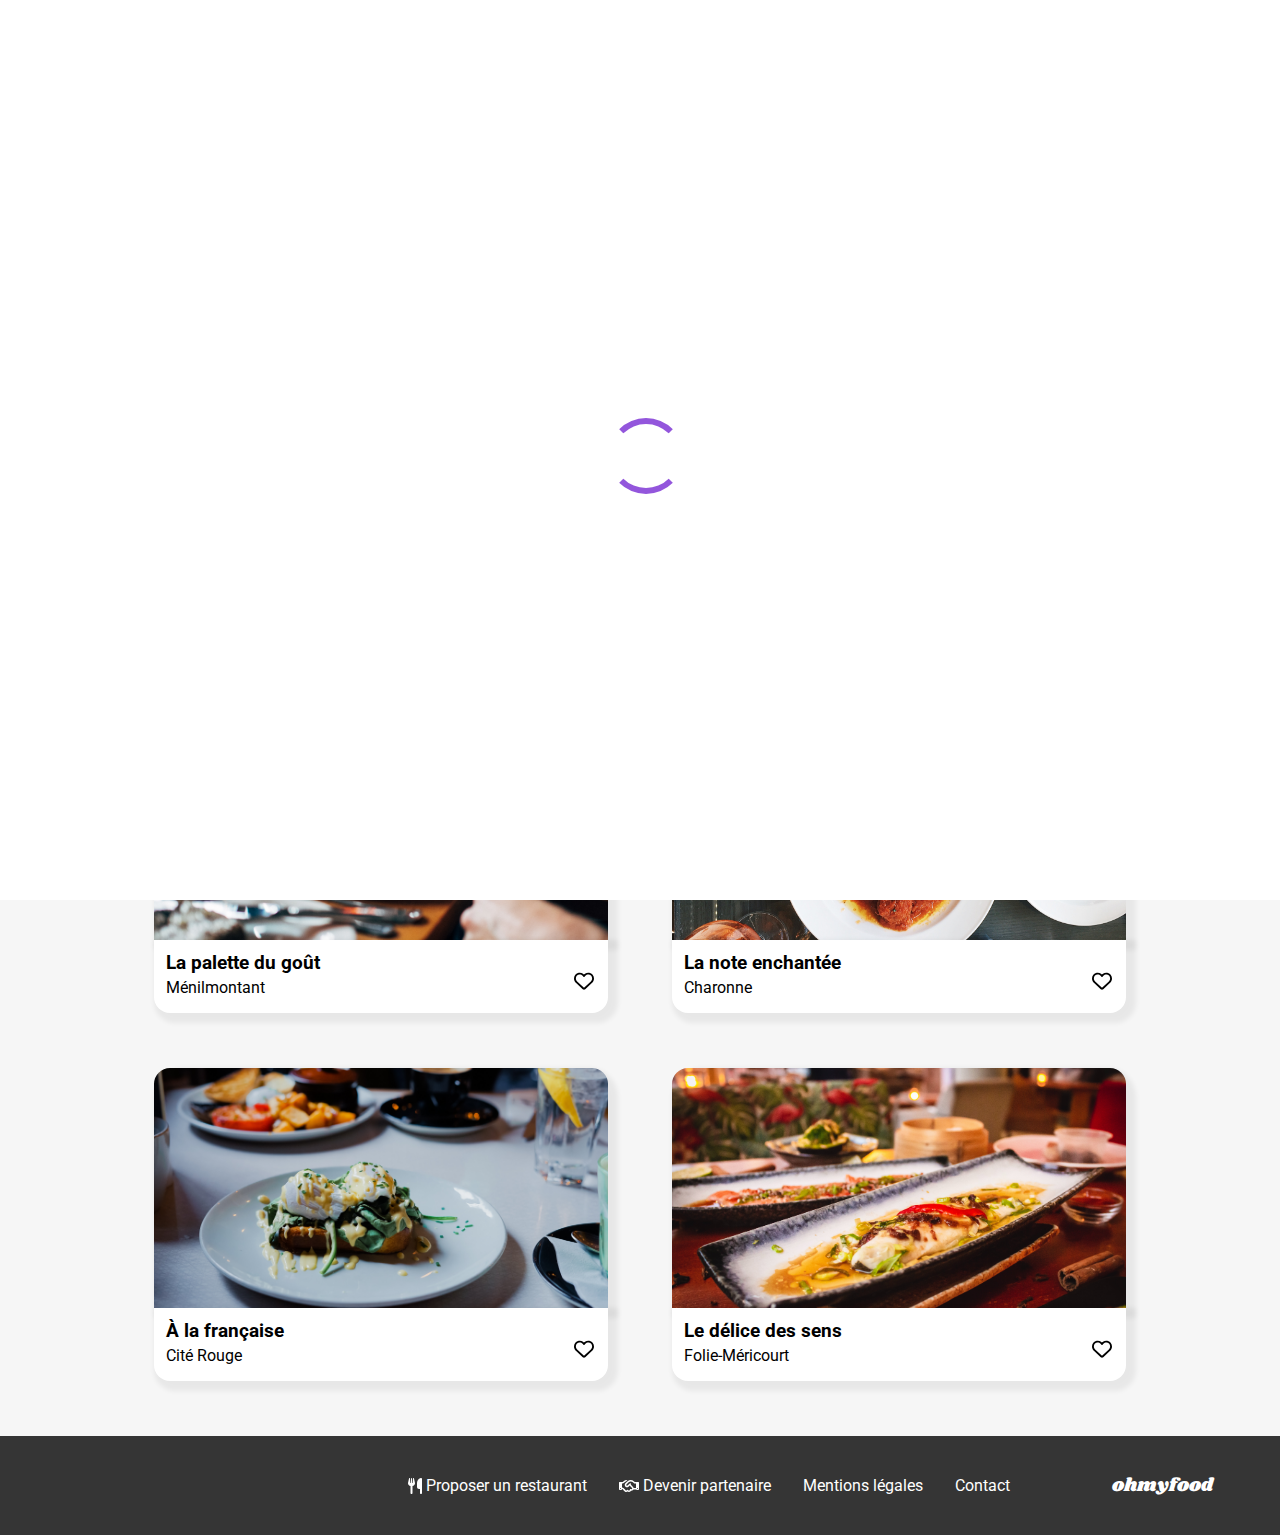
==== commit 7106538a: "Finished project" ====
--- a/index.html
+++ b/index.html
@@ -9,6 +9,11 @@
     <link rel="stylesheet" href="assets/css/footer.css">
 </head>
 <body>
+    <!--    Loader -->
+    <div class="loader">
+        <div class="loader__spinners"></div>
+    </div>
+
     <!--    Hidden gradient-->
     <svg style="width:0;height:0;position:absolute;" aria-hidden="true" focusable="false">
         <linearGradient id="heart-gradient" x2="1" y2="1">
@@ -58,7 +63,7 @@
                     <p class="fonctionnement__items__item__id">
                         3
                     </p>
-                    <svg xmlns="http://www.w3.org/2000/svg" height="16" width="18" viewBox="0 0 576 512"><path d="M547.6 103.8L490.3 13.1C485.2 5 476.1 0 466.4 0H109.6C99.9 0 90.8 5 85.7 13.1L28.3 103.8c-29.6 46.8-3.4 111.9 51.9 119.4c4 .5 8.1 .8 12.1 .8c26.1 0 49.3-11.4 65.2-29c15.9 17.6 39.1 29 65.2 29c26.1 0 49.3-11.4 65.2-29c15.9 17.6 39.1 29 65.2 29c26.2 0 49.3-11.4 65.2-29c16 17.6 39.1 29 65.2 29c4.1 0 8.1-.3 12.1-.8c55.5-7.4 81.8-72.5 52.1-119.4zM499.7 254.9l-.1 0c-5.3 .7-10.7 1.1-16.2 1.1c-12.4 0-24.3-1.9-35.4-5.3V384H128V250.6c-11.2 3.5-23.2 5.4-35.6 5.4c-5.5 0-11-.4-16.3-1.1l-.1 0c-4.1-.6-8.1-1.3-12-2.3V384v64c0 35.3 28.7 64 64 64H448c35.3 0 64-28.7 64-64V384 252.6c-4 1-8 1.8-12.3 2.3z"/></svg>
+                    <svg class="selected" xmlns="http://www.w3.org/2000/svg" height="16" width="18" viewBox="0 0 576 512"><path d="M547.6 103.8L490.3 13.1C485.2 5 476.1 0 466.4 0H109.6C99.9 0 90.8 5 85.7 13.1L28.3 103.8c-29.6 46.8-3.4 111.9 51.9 119.4c4 .5 8.1 .8 12.1 .8c26.1 0 49.3-11.4 65.2-29c15.9 17.6 39.1 29 65.2 29c26.1 0 49.3-11.4 65.2-29c15.9 17.6 39.1 29 65.2 29c26.2 0 49.3-11.4 65.2-29c16 17.6 39.1 29 65.2 29c4.1 0 8.1-.3 12.1-.8c55.5-7.4 81.8-72.5 52.1-119.4zM499.7 254.9l-.1 0c-5.3 .7-10.7 1.1-16.2 1.1c-12.4 0-24.3-1.9-35.4-5.3V384H128V250.6c-11.2 3.5-23.2 5.4-35.6 5.4c-5.5 0-11-.4-16.3-1.1l-.1 0c-4.1-.6-8.1-1.3-12-2.3V384v64c0 35.3 28.7 64 64 64H448c35.3 0 64-28.7 64-64V384 252.6c-4 1-8 1.8-12.3 2.3z"/></svg>
                     <h3 class="fonctionnement__items__item__title title">
                         Dégustez au restaurant
                     </h3>
@@ -71,82 +76,93 @@
             </h1>
             <div class="restaurants__cards">
                 <article class="restaurants__cards__card">
-                    <p class="restaurants__cards__card__nouveau">Nouveau</p>
-                    <img src="assets/images/restaurants/jay-wennington-N_Y88TWmGwA-unsplash.jpg" alt="Photo du restaurant La palette du goût">
-                    <div class="restaurants__cards__card__content">
-                        <h3 class="restaurants__cards__card__content__title">
-                            La palette du goût
-                        </h3>
-                        <p class="restaurants__cards__card__content__text">
-                            Ménilmontant
-                        </p>
-                        <input type="checkbox" class="checkbox--heart">
-                        <svg class="heart--selected" xmlns="http://www.w3.org/2000/svg" height="16" width="16" viewBox="0 0 512 512"><path d="M47.6 300.4L228.3 469.1c7.5 7 17.4 10.9 27.7 10.9s20.2-3.9 27.7-10.9L464.4 300.4c30.4-28.3 47.6-68 47.6-109.5v-5.8c0-69.9-50.5-129.5-119.4-141C347 36.5 300.6 51.4 268 84L256 96 244 84c-32.6-32.6-79-47.5-124.6-39.9C50.5 55.6 0 115.2 0 185.1v5.8c0 41.5 17.2 81.2 47.6 109.5z"/></svg>
-                        <svg class="heart--default" xmlns="http://www.w3.org/2000/svg" height="16" width="16" viewBox="0 0 512 512"><path d="M225.8 468.2l-2.5-2.3L48.1 303.2C17.4 274.7 0 234.7 0 192.8v-3.3c0-70.4 50-130.8 119.2-144C158.6 37.9 198.9 47 231 69.6c9 6.4 17.4 13.8 25 22.3c4.2-4.8 8.7-9.2 13.5-13.3c3.7-3.2 7.5-6.2 11.5-9c0 0 0 0 0 0C313.1 47 353.4 37.9 392.8 45.4C462 58.6 512 119.1 512 189.5v3.3c0 41.9-17.4 81.9-48.1 110.4L288.7 465.9l-2.5 2.3c-8.2 7.6-19 11.9-30.2 11.9s-22-4.2-30.2-11.9zM239.1 145c-.4-.3-.7-.7-1-1.1l-17.8-20c0 0-.1-.1-.1-.1c0 0 0 0 0 0c-23.1-25.9-58-37.7-92-31.2C81.6 101.5 48 142.1 48 189.5v3.3c0 28.5 11.9 55.8 32.8 75.2L256 430.7 431.2 268c20.9-19.4 32.8-46.7 32.8-75.2v-3.3c0-47.3-33.6-88-80.1-96.9c-34-6.5-69 5.4-92 31.2c0 0 0 0-.1 .1s0 0-.1 .1l-17.8 20c-.3 .4-.7 .7-1 1.1c-4.5 4.5-10.6 7-16.9 7s-12.4-2.5-16.9-7z"/></svg>
-                    </div>
+                    <a href="restaurants/la-palette-du-gout.html">
+                        <p class="restaurants__cards__card__nouveau">Nouveau</p>
+                        <img src="assets/images/restaurants/jay-wennington-N_Y88TWmGwA-unsplash.jpg" alt="Photo du restaurant La palette du goût">
+                        <div class="restaurants__cards__card__content">
+                            <h3 class="restaurants__cards__card__content__title">
+                                La palette du goût
+                            </h3>
+                            <p class="restaurants__cards__card__content__text">
+                                Ménilmontant
+                            </p>
+                            <input type="checkbox" class="checkbox--heart">
+                            <svg class="heart--selected" xmlns="http://www.w3.org/2000/svg" height="16" width="16" viewBox="0 0 512 512"><path d="M47.6 300.4L228.3 469.1c7.5 7 17.4 10.9 27.7 10.9s20.2-3.9 27.7-10.9L464.4 300.4c30.4-28.3 47.6-68 47.6-109.5v-5.8c0-69.9-50.5-129.5-119.4-141C347 36.5 300.6 51.4 268 84L256 96 244 84c-32.6-32.6-79-47.5-124.6-39.9C50.5 55.6 0 115.2 0 185.1v5.8c0 41.5 17.2 81.2 47.6 109.5z"/></svg>
+                            <svg class="heart--default" xmlns="http://www.w3.org/2000/svg" height="16" width="16" viewBox="0 0 512 512"><path d="M225.8 468.2l-2.5-2.3L48.1 303.2C17.4 274.7 0 234.7 0 192.8v-3.3c0-70.4 50-130.8 119.2-144C158.6 37.9 198.9 47 231 69.6c9 6.4 17.4 13.8 25 22.3c4.2-4.8 8.7-9.2 13.5-13.3c3.7-3.2 7.5-6.2 11.5-9c0 0 0 0 0 0C313.1 47 353.4 37.9 392.8 45.4C462 58.6 512 119.1 512 189.5v3.3c0 41.9-17.4 81.9-48.1 110.4L288.7 465.9l-2.5 2.3c-8.2 7.6-19 11.9-30.2 11.9s-22-4.2-30.2-11.9zM239.1 145c-.4-.3-.7-.7-1-1.1l-17.8-20c0 0-.1-.1-.1-.1c0 0 0 0 0 0c-23.1-25.9-58-37.7-92-31.2C81.6 101.5 48 142.1 48 189.5v3.3c0 28.5 11.9 55.8 32.8 75.2L256 430.7 431.2 268c20.9-19.4 32.8-46.7 32.8-75.2v-3.3c0-47.3-33.6-88-80.1-96.9c-34-6.5-69 5.4-92 31.2c0 0 0 0-.1 .1s0 0-.1 .1l-17.8 20c-.3 .4-.7 .7-1 1.1c-4.5 4.5-10.6 7-16.9 7s-12.4-2.5-16.9-7z"/></svg>
+                        </div>
+                    </a>
                 </article>
                 <article class="restaurants__cards__card">
-                    <p class="restaurants__cards__card__nouveau">Nouveau</p>
-                    <img src="assets/images/restaurants/stil-u2Lp8tXIcjw-unsplash.jpg" alt="Photo du restaurant La note enchantée">
-                    <div class="restaurants__cards__card__content">
-                        <h3 class="restaurants__cards__card__content__title">
-                            La note enchantée
-                        </h3>
-                        <p class="restaurants__cards__card__content__text">
-                            Charonne
-                        </p>
-                        <input type="checkbox" class="checkbox--heart">
-                        <svg class="heart--selected" xmlns="http://www.w3.org/2000/svg" height="16" width="16" viewBox="0 0 512 512"><path d="M47.6 300.4L228.3 469.1c7.5 7 17.4 10.9 27.7 10.9s20.2-3.9 27.7-10.9L464.4 300.4c30.4-28.3 47.6-68 47.6-109.5v-5.8c0-69.9-50.5-129.5-119.4-141C347 36.5 300.6 51.4 268 84L256 96 244 84c-32.6-32.6-79-47.5-124.6-39.9C50.5 55.6 0 115.2 0 185.1v5.8c0 41.5 17.2 81.2 47.6 109.5z"/></svg>
-                        <svg class="heart--default" xmlns="http://www.w3.org/2000/svg" height="16" width="16" viewBox="0 0 512 512"><path d="M225.8 468.2l-2.5-2.3L48.1 303.2C17.4 274.7 0 234.7 0 192.8v-3.3c0-70.4 50-130.8 119.2-144C158.6 37.9 198.9 47 231 69.6c9 6.4 17.4 13.8 25 22.3c4.2-4.8 8.7-9.2 13.5-13.3c3.7-3.2 7.5-6.2 11.5-9c0 0 0 0 0 0C313.1 47 353.4 37.9 392.8 45.4C462 58.6 512 119.1 512 189.5v3.3c0 41.9-17.4 81.9-48.1 110.4L288.7 465.9l-2.5 2.3c-8.2 7.6-19 11.9-30.2 11.9s-22-4.2-30.2-11.9zM239.1 145c-.4-.3-.7-.7-1-1.1l-17.8-20c0 0-.1-.1-.1-.1c0 0 0 0 0 0c-23.1-25.9-58-37.7-92-31.2C81.6 101.5 48 142.1 48 189.5v3.3c0 28.5 11.9 55.8 32.8 75.2L256 430.7 431.2 268c20.9-19.4 32.8-46.7 32.8-75.2v-3.3c0-47.3-33.6-88-80.1-96.9c-34-6.5-69 5.4-92 31.2c0 0 0 0-.1 .1s0 0-.1 .1l-17.8 20c-.3 .4-.7 .7-1 1.1c-4.5 4.5-10.6 7-16.9 7s-12.4-2.5-16.9-7z"/></svg>
-                    </div>
+                    <a href="restaurants/la-note-enchantee.html">
+                        <p class="restaurants__cards__card__nouveau">Nouveau</p>
+                        <img src="assets/images/restaurants/stil-u2Lp8tXIcjw-unsplash.jpg" alt="Photo du restaurant La note enchantée">
+                        <div class="restaurants__cards__card__content">
+                            <h3 class="restaurants__cards__card__content__title">
+                                La note enchantée
+                            </h3>
+                            <p class="restaurants__cards__card__content__text">
+                                Charonne
+                            </p>
+                            <input type="checkbox" class="checkbox--heart">
+                            <svg class="heart--selected" xmlns="http://www.w3.org/2000/svg" height="16" width="16" viewBox="0 0 512 512"><path d="M47.6 300.4L228.3 469.1c7.5 7 17.4 10.9 27.7 10.9s20.2-3.9 27.7-10.9L464.4 300.4c30.4-28.3 47.6-68 47.6-109.5v-5.8c0-69.9-50.5-129.5-119.4-141C347 36.5 300.6 51.4 268 84L256 96 244 84c-32.6-32.6-79-47.5-124.6-39.9C50.5 55.6 0 115.2 0 185.1v5.8c0 41.5 17.2 81.2 47.6 109.5z"/></svg>
+                            <svg class="heart--default" xmlns="http://www.w3.org/2000/svg" height="16" width="16" viewBox="0 0 512 512"><path d="M225.8 468.2l-2.5-2.3L48.1 303.2C17.4 274.7 0 234.7 0 192.8v-3.3c0-70.4 50-130.8 119.2-144C158.6 37.9 198.9 47 231 69.6c9 6.4 17.4 13.8 25 22.3c4.2-4.8 8.7-9.2 13.5-13.3c3.7-3.2 7.5-6.2 11.5-9c0 0 0 0 0 0C313.1 47 353.4 37.9 392.8 45.4C462 58.6 512 119.1 512 189.5v3.3c0 41.9-17.4 81.9-48.1 110.4L288.7 465.9l-2.5 2.3c-8.2 7.6-19 11.9-30.2 11.9s-22-4.2-30.2-11.9zM239.1 145c-.4-.3-.7-.7-1-1.1l-17.8-20c0 0-.1-.1-.1-.1c0 0 0 0 0 0c-23.1-25.9-58-37.7-92-31.2C81.6 101.5 48 142.1 48 189.5v3.3c0 28.5 11.9 55.8 32.8 75.2L256 430.7 431.2 268c20.9-19.4 32.8-46.7 32.8-75.2v-3.3c0-47.3-33.6-88-80.1-96.9c-34-6.5-69 5.4-92 31.2c0 0 0 0-.1 .1s0 0-.1 .1l-17.8 20c-.3 .4-.7 .7-1 1.1c-4.5 4.5-10.6 7-16.9 7s-12.4-2.5-16.9-7z"/></svg>
+                        </div>
+                    </a>
                 </article>
                 <article class="restaurants__cards__card">
-                    <img src="assets/images/restaurants/toa-heftiba-DQKerTsQwi0-unsplash.jpg" alt="Photo du restaurant À la française">
-                    <div class="restaurants__cards__card__content">
-                        <h3 class="restaurants__cards__card__content__title">
-                            À la française
-                        </h3>
-                        <p class="restaurants__cards__card__content__text">
-                            Cité Rouge
-                        </p>
-                        <input type="checkbox" class="checkbox--heart">
-                        <svg class="heart--selected" xmlns="http://www.w3.org/2000/svg" height="16" width="16" viewBox="0 0 512 512"><path d="M47.6 300.4L228.3 469.1c7.5 7 17.4 10.9 27.7 10.9s20.2-3.9 27.7-10.9L464.4 300.4c30.4-28.3 47.6-68 47.6-109.5v-5.8c0-69.9-50.5-129.5-119.4-141C347 36.5 300.6 51.4 268 84L256 96 244 84c-32.6-32.6-79-47.5-124.6-39.9C50.5 55.6 0 115.2 0 185.1v5.8c0 41.5 17.2 81.2 47.6 109.5z"/></svg>
-                        <svg class="heart--default" xmlns="http://www.w3.org/2000/svg" height="16" width="16" viewBox="0 0 512 512"><path d="M225.8 468.2l-2.5-2.3L48.1 303.2C17.4 274.7 0 234.7 0 192.8v-3.3c0-70.4 50-130.8 119.2-144C158.6 37.9 198.9 47 231 69.6c9 6.4 17.4 13.8 25 22.3c4.2-4.8 8.7-9.2 13.5-13.3c3.7-3.2 7.5-6.2 11.5-9c0 0 0 0 0 0C313.1 47 353.4 37.9 392.8 45.4C462 58.6 512 119.1 512 189.5v3.3c0 41.9-17.4 81.9-48.1 110.4L288.7 465.9l-2.5 2.3c-8.2 7.6-19 11.9-30.2 11.9s-22-4.2-30.2-11.9zM239.1 145c-.4-.3-.7-.7-1-1.1l-17.8-20c0 0-.1-.1-.1-.1c0 0 0 0 0 0c-23.1-25.9-58-37.7-92-31.2C81.6 101.5 48 142.1 48 189.5v3.3c0 28.5 11.9 55.8 32.8 75.2L256 430.7 431.2 268c20.9-19.4 32.8-46.7 32.8-75.2v-3.3c0-47.3-33.6-88-80.1-96.9c-34-6.5-69 5.4-92 31.2c0 0 0 0-.1 .1s0 0-.1 .1l-17.8 20c-.3 .4-.7 .7-1 1.1c-4.5 4.5-10.6 7-16.9 7s-12.4-2.5-16.9-7z"/></svg>
-                    </div>
+                    <a href="restaurants/a-la-francaise.html">
+                        <img src="assets/images/restaurants/toa-heftiba-DQKerTsQwi0-unsplash.jpg" alt="Photo du restaurant À la française">
+                        <div class="restaurants__cards__card__content">
+                            <h3 class="restaurants__cards__card__content__title">
+                                À la française
+                            </h3>
+                            <p class="restaurants__cards__card__content__text">
+                                Cité Rouge
+                            </p>
+                            <input type="checkbox" class="checkbox--heart">
+                            <svg class="heart--selected" xmlns="http://www.w3.org/2000/svg" height="16" width="16" viewBox="0 0 512 512"><path d="M47.6 300.4L228.3 469.1c7.5 7 17.4 10.9 27.7 10.9s20.2-3.9 27.7-10.9L464.4 300.4c30.4-28.3 47.6-68 47.6-109.5v-5.8c0-69.9-50.5-129.5-119.4-141C347 36.5 300.6 51.4 268 84L256 96 244 84c-32.6-32.6-79-47.5-124.6-39.9C50.5 55.6 0 115.2 0 185.1v5.8c0 41.5 17.2 81.2 47.6 109.5z"/></svg>
+                            <svg class="heart--default" xmlns="http://www.w3.org/2000/svg" height="16" width="16" viewBox="0 0 512 512"><path d="M225.8 468.2l-2.5-2.3L48.1 303.2C17.4 274.7 0 234.7 0 192.8v-3.3c0-70.4 50-130.8 119.2-144C158.6 37.9 198.9 47 231 69.6c9 6.4 17.4 13.8 25 22.3c4.2-4.8 8.7-9.2 13.5-13.3c3.7-3.2 7.5-6.2 11.5-9c0 0 0 0 0 0C313.1 47 353.4 37.9 392.8 45.4C462 58.6 512 119.1 512 189.5v3.3c0 41.9-17.4 81.9-48.1 110.4L288.7 465.9l-2.5 2.3c-8.2 7.6-19 11.9-30.2 11.9s-22-4.2-30.2-11.9zM239.1 145c-.4-.3-.7-.7-1-1.1l-17.8-20c0 0-.1-.1-.1-.1c0 0 0 0 0 0c-23.1-25.9-58-37.7-92-31.2C81.6 101.5 48 142.1 48 189.5v3.3c0 28.5 11.9 55.8 32.8 75.2L256 430.7 431.2 268c20.9-19.4 32.8-46.7 32.8-75.2v-3.3c0-47.3-33.6-88-80.1-96.9c-34-6.5-69 5.4-92 31.2c0 0 0 0-.1 .1s0 0-.1 .1l-17.8 20c-.3 .4-.7 .7-1 1.1c-4.5 4.5-10.6 7-16.9 7s-12.4-2.5-16.9-7z"/></svg>
+                        </div>
+                    </a>
                 </article>
                 <article class="restaurants__cards__card">
-                    <img src="assets/images/restaurants/louis-hansel-shotsoflouis-qNBGVyOCY8Q-unsplash.jpg" alt="Photo du restaurant Le délice des sens">
-                    <div class="restaurants__cards__card__content">
-                        <h3 class="restaurants__cards__card__content__title">
-                            Le délice des sens
-                        </h3>
-                        <p class="restaurants__cards__card__content__text">
-                            Folie-Méricourt
-                        </p>
-                        <input type="checkbox" class="checkbox--heart">
-                        <svg class="heart--selected" xmlns="http://www.w3.org/2000/svg" height="16" width="16" viewBox="0 0 512 512"><path d="M47.6 300.4L228.3 469.1c7.5 7 17.4 10.9 27.7 10.9s20.2-3.9 27.7-10.9L464.4 300.4c30.4-28.3 47.6-68 47.6-109.5v-5.8c0-69.9-50.5-129.5-119.4-141C347 36.5 300.6 51.4 268 84L256 96 244 84c-32.6-32.6-79-47.5-124.6-39.9C50.5 55.6 0 115.2 0 185.1v5.8c0 41.5 17.2 81.2 47.6 109.5z"/></svg>
-                        <svg class="heart--default" xmlns="http://www.w3.org/2000/svg" height="16" width="16" viewBox="0 0 512 512"><path d="M225.8 468.2l-2.5-2.3L48.1 303.2C17.4 274.7 0 234.7 0 192.8v-3.3c0-70.4 50-130.8 119.2-144C158.6 37.9 198.9 47 231 69.6c9 6.4 17.4 13.8 25 22.3c4.2-4.8 8.7-9.2 13.5-13.3c3.7-3.2 7.5-6.2 11.5-9c0 0 0 0 0 0C313.1 47 353.4 37.9 392.8 45.4C462 58.6 512 119.1 512 189.5v3.3c0 41.9-17.4 81.9-48.1 110.4L288.7 465.9l-2.5 2.3c-8.2 7.6-19 11.9-30.2 11.9s-22-4.2-30.2-11.9zM239.1 145c-.4-.3-.7-.7-1-1.1l-17.8-20c0 0-.1-.1-.1-.1c0 0 0 0 0 0c-23.1-25.9-58-37.7-92-31.2C81.6 101.5 48 142.1 48 189.5v3.3c0 28.5 11.9 55.8 32.8 75.2L256 430.7 431.2 268c20.9-19.4 32.8-46.7 32.8-75.2v-3.3c0-47.3-33.6-88-80.1-96.9c-34-6.5-69 5.4-92 31.2c0 0 0 0-.1 .1s0 0-.1 .1l-17.8 20c-.3 .4-.7 .7-1 1.1c-4.5 4.5-10.6 7-16.9 7s-12.4-2.5-16.9-7z"/></svg>
-                    </div>
+                    <a href="restaurants/le-delice-des-sens.html">
+                        <img src="assets/images/restaurants/louis-hansel-shotsoflouis-qNBGVyOCY8Q-unsplash.jpg" alt="Photo du restaurant Le délice des sens">
+                        <div class="restaurants__cards__card__content">
+                            <h3 class="restaurants__cards__card__content__title">
+                                Le délice des sens
+                            </h3>
+                            <p class="restaurants__cards__card__content__text">
+                                Folie-Méricourt
+                            </p>
+                            <input type="checkbox" class="checkbox--heart">
+                            <svg class="heart--selected" xmlns="http://www.w3.org/2000/svg" height="16" width="16" viewBox="0 0 512 512"><path d="M47.6 300.4L228.3 469.1c7.5 7 17.4 10.9 27.7 10.9s20.2-3.9 27.7-10.9L464.4 300.4c30.4-28.3 47.6-68 47.6-109.5v-5.8c0-69.9-50.5-129.5-119.4-141C347 36.5 300.6 51.4 268 84L256 96 244 84c-32.6-32.6-79-47.5-124.6-39.9C50.5 55.6 0 115.2 0 185.1v5.8c0 41.5 17.2 81.2 47.6 109.5z"/></svg>
+                            <svg class="heart--default" xmlns="http://www.w3.org/2000/svg" height="16" width="16" viewBox="0 0 512 512"><path d="M225.8 468.2l-2.5-2.3L48.1 303.2C17.4 274.7 0 234.7 0 192.8v-3.3c0-70.4 50-130.8 119.2-144C158.6 37.9 198.9 47 231 69.6c9 6.4 17.4 13.8 25 22.3c4.2-4.8 8.7-9.2 13.5-13.3c3.7-3.2 7.5-6.2 11.5-9c0 0 0 0 0 0C313.1 47 353.4 37.9 392.8 45.4C462 58.6 512 119.1 512 189.5v3.3c0 41.9-17.4 81.9-48.1 110.4L288.7 465.9l-2.5 2.3c-8.2 7.6-19 11.9-30.2 11.9s-22-4.2-30.2-11.9zM239.1 145c-.4-.3-.7-.7-1-1.1l-17.8-20c0 0-.1-.1-.1-.1c0 0 0 0 0 0c-23.1-25.9-58-37.7-92-31.2C81.6 101.5 48 142.1 48 189.5v3.3c0 28.5 11.9 55.8 32.8 75.2L256 430.7 431.2 268c20.9-19.4 32.8-46.7 32.8-75.2v-3.3c0-47.3-33.6-88-80.1-96.9c-34-6.5-69 5.4-92 31.2c0 0 0 0-.1 .1s0 0-.1 .1l-17.8 20c-.3 .4-.7 .7-1 1.1c-4.5 4.5-10.6 7-16.9 7s-12.4-2.5-16.9-7z"/></svg>
+                        </div>
+                    </a>
+
                 </article>
             </div>
         </section>
     </main>
     <footer class="footer">
         <a href="#"><h3 class="footer__logo">ohmyfood</h3></a>
-        <a href="#" class="footer__link">
-            <svg xmlns="http://www.w3.org/2000/svg" height="16" width="14" viewBox="0 0 448 512"><path d="M416 0C400 0 288 32 288 176V288c0 35.3 28.7 64 64 64h32V480c0 17.7 14.3 32 32 32s32-14.3 32-32V352 240 32c0-17.7-14.3-32-32-32zM64 16C64 7.8 57.9 1 49.7 .1S34.2 4.6 32.4 12.5L2.1 148.8C.7 155.1 0 161.5 0 167.9c0 45.9 35.1 83.6 80 87.7V480c0 17.7 14.3 32 32 32s32-14.3 32-32V255.6c44.9-4.1 80-41.8 80-87.7c0-6.4-.7-12.8-2.1-19.1L191.6 12.5c-1.8-8-9.3-13.3-17.4-12.4S160 7.8 160 16V150.2c0 5.4-4.4 9.8-9.8 9.8c-5.1 0-9.3-3.9-9.8-9L127.9 14.6C127.2 6.3 120.3 0 112 0s-15.2 6.3-15.9 14.6L83.7 151c-.5 5.1-4.7 9-9.8 9c-5.4 0-9.8-4.4-9.8-9.8V16zm48.3 152l-.3 0-.3 0 .3-.7 .3 .7z"/></svg>
-            <p>Proposer un restaurant</p>
-        </a>
-        <a href="#" class="footer__link">
-            <svg xmlns="http://www.w3.org/2000/svg" height="16" width="20" viewBox="0 0 640 512"><path d="M272.2 64.6l-51.1 51.1c-15.3 4.2-29.5 11.9-41.5 22.5L153 161.9C142.8 171 129.5 176 115.8 176H96V304c20.4 .6 39.8 8.9 54.3 23.4l35.6 35.6 7 7 0 0L219.9 397c6.2 6.2 16.4 6.2 22.6 0c1.7-1.7 3-3.7 3.7-5.8c2.8-7.7 9.3-13.5 17.3-15.3s16.4 .6 22.2 6.5L296.5 393c11.6 11.6 30.4 11.6 41.9 0c5.4-5.4 8.3-12.3 8.6-19.4c.4-8.8 5.6-16.6 13.6-20.4s17.3-3 24.4 2.1c9.4 6.7 22.5 5.8 30.9-2.6c9.4-9.4 9.4-24.6 0-33.9L340.1 243l-35.8 33c-27.3 25.2-69.2 25.6-97 .9c-31.7-28.2-32.4-77.4-1.6-106.5l70.1-66.2C303.2 78.4 339.4 64 377.1 64c36.1 0 71 13.3 97.9 37.2L505.1 128H544h40 40c8.8 0 16 7.2 16 16V352c0 17.7-14.3 32-32 32H576c-11.8 0-22.2-6.4-27.7-16H463.4c-3.4 6.7-7.9 13.1-13.5 18.7c-17.1 17.1-40.8 23.8-63 20.1c-3.6 7.3-8.5 14.1-14.6 20.2c-27.3 27.3-70 30-100.4 8.1c-25.1 20.8-62.5 19.5-86-4.1L159 404l-7-7-35.6-35.6c-5.5-5.5-12.7-8.7-20.4-9.3C96 369.7 81.6 384 64 384H32c-17.7 0-32-14.3-32-32V144c0-8.8 7.2-16 16-16H56 96h19.8c2 0 3.9-.7 5.3-2l26.5-23.6C175.5 77.7 211.4 64 248.7 64H259c4.4 0 8.9 .2 13.2 .6zM544 320V176H496c-5.9 0-11.6-2.2-15.9-6.1l-36.9-32.8c-18.2-16.2-41.7-25.1-66.1-25.1c-25.4 0-49.8 9.7-68.3 27.1l-70.1 66.2c-10.3 9.8-10.1 26.3 .5 35.7c9.3 8.3 23.4 8.1 32.5-.3l71.9-66.4c9.7-9 24.9-8.4 33.9 1.4s8.4 24.9-1.4 33.9l-.8 .8 74.4 74.4c10 10 16.5 22.3 19.4 35.1H544zM64 336a16 16 0 1 0 -32 0 16 16 0 1 0 32 0zm528 16a16 16 0 1 0 0-32 16 16 0 1 0 0 32z"/></svg>
-            <p>Devenir partenaire</p>
-        </a>
-        <a href="#" class="footer__link">
-            Mentions légales
-        </a>
-        <a href="#" class="footer__link">
-            Contact
-        </a>
+        <div class="footer__links">
+            <a href="#" class="footer__link">
+                <svg xmlns="http://www.w3.org/2000/svg" height="16" width="14" viewBox="0 0 448 512"><path d="M416 0C400 0 288 32 288 176V288c0 35.3 28.7 64 64 64h32V480c0 17.7 14.3 32 32 32s32-14.3 32-32V352 240 32c0-17.7-14.3-32-32-32zM64 16C64 7.8 57.9 1 49.7 .1S34.2 4.6 32.4 12.5L2.1 148.8C.7 155.1 0 161.5 0 167.9c0 45.9 35.1 83.6 80 87.7V480c0 17.7 14.3 32 32 32s32-14.3 32-32V255.6c44.9-4.1 80-41.8 80-87.7c0-6.4-.7-12.8-2.1-19.1L191.6 12.5c-1.8-8-9.3-13.3-17.4-12.4S160 7.8 160 16V150.2c0 5.4-4.4 9.8-9.8 9.8c-5.1 0-9.3-3.9-9.8-9L127.9 14.6C127.2 6.3 120.3 0 112 0s-15.2 6.3-15.9 14.6L83.7 151c-.5 5.1-4.7 9-9.8 9c-5.4 0-9.8-4.4-9.8-9.8V16zm48.3 152l-.3 0-.3 0 .3-.7 .3 .7z"/></svg>
+                <p>Proposer un restaurant</p>
+            </a>
+            <a href="#" class="footer__link">
+                <svg xmlns="http://www.w3.org/2000/svg" height="16" width="20" viewBox="0 0 640 512"><path d="M272.2 64.6l-51.1 51.1c-15.3 4.2-29.5 11.9-41.5 22.5L153 161.9C142.8 171 129.5 176 115.8 176H96V304c20.4 .6 39.8 8.9 54.3 23.4l35.6 35.6 7 7 0 0L219.9 397c6.2 6.2 16.4 6.2 22.6 0c1.7-1.7 3-3.7 3.7-5.8c2.8-7.7 9.3-13.5 17.3-15.3s16.4 .6 22.2 6.5L296.5 393c11.6 11.6 30.4 11.6 41.9 0c5.4-5.4 8.3-12.3 8.6-19.4c.4-8.8 5.6-16.6 13.6-20.4s17.3-3 24.4 2.1c9.4 6.7 22.5 5.8 30.9-2.6c9.4-9.4 9.4-24.6 0-33.9L340.1 243l-35.8 33c-27.3 25.2-69.2 25.6-97 .9c-31.7-28.2-32.4-77.4-1.6-106.5l70.1-66.2C303.2 78.4 339.4 64 377.1 64c36.1 0 71 13.3 97.9 37.2L505.1 128H544h40 40c8.8 0 16 7.2 16 16V352c0 17.7-14.3 32-32 32H576c-11.8 0-22.2-6.4-27.7-16H463.4c-3.4 6.7-7.9 13.1-13.5 18.7c-17.1 17.1-40.8 23.8-63 20.1c-3.6 7.3-8.5 14.1-14.6 20.2c-27.3 27.3-70 30-100.4 8.1c-25.1 20.8-62.5 19.5-86-4.1L159 404l-7-7-35.6-35.6c-5.5-5.5-12.7-8.7-20.4-9.3C96 369.7 81.6 384 64 384H32c-17.7 0-32-14.3-32-32V144c0-8.8 7.2-16 16-16H56 96h19.8c2 0 3.9-.7 5.3-2l26.5-23.6C175.5 77.7 211.4 64 248.7 64H259c4.4 0 8.9 .2 13.2 .6zM544 320V176H496c-5.9 0-11.6-2.2-15.9-6.1l-36.9-32.8c-18.2-16.2-41.7-25.1-66.1-25.1c-25.4 0-49.8 9.7-68.3 27.1l-70.1 66.2c-10.3 9.8-10.1 26.3 .5 35.7c9.3 8.3 23.4 8.1 32.5-.3l71.9-66.4c9.7-9 24.9-8.4 33.9 1.4s8.4 24.9-1.4 33.9l-.8 .8 74.4 74.4c10 10 16.5 22.3 19.4 35.1H544zM64 336a16 16 0 1 0 -32 0 16 16 0 1 0 32 0zm528 16a16 16 0 1 0 0-32 16 16 0 1 0 0 32z"/></svg>
+                <p>Devenir partenaire</p>
+            </a>
+            <a href="#" class="footer__link">
+                Mentions légales
+            </a>
+            <a href="#" class="footer__link">
+                Contact
+            </a>
+        </div>
     </footer>
 </body>
 </html>--- a/assets/css/main.css
+++ b/assets/css/main.css
@@ -1,17 +1,71 @@
 @import url("https://fonts.googleapis.com/css2?family=Roboto:ital,wght@0,100;0,300;0,400;0,500;0,700;0,900;1,100;1,300;1,400;1,500;1,700;1,900&family=Shrikhand&display=swap");
 body {
   margin: 0;
+  position: relative;
 }
 
 h1, h2, h3, p, a {
+  text-decoration: none;
   font-family: "Roboto", sans-serif;
   margin: 0;
 }
 
+a {
+  color: black;
+}
+
 .title {
   font-weight: bold;
 }
 
+.loader {
+  width: 100%;
+  height: 100vh;
+  display: flex;
+  justify-content: center;
+  align-items: center;
+  background-color: white;
+  z-index: 10;
+  animation: spinners-show 2s ease-in-out forwards;
+  position: fixed;
+}
+
+.loader__spinners {
+  display: inline-block;
+  width: 80px;
+  height: 80px;
+}
+.loader__spinners:after {
+  content: " ";
+  display: block;
+  width: 64px;
+  height: 64px;
+  margin: 8px;
+  border-radius: 50%;
+  border: 6px solid #9356DC;
+  border-color: #9356DC transparent #9356DC transparent;
+  animation: spinners 800ms linear infinite;
+}
+
+@keyframes spinners-show {
+  0% {
+    display: none;
+  }
+  50% {
+    display: flex;
+  }
+  100% {
+    display: none;
+  }
+}
+@keyframes spinners {
+  0% {
+    transform: rotate(0deg);
+  }
+  100% {
+    transform: rotate(360deg);
+  }
+}
 .location {
   width: 100%;
   height: 48px;
@@ -56,19 +110,21 @@
 .hero .hero__button {
   padding: 16px;
   border-radius: 32px;
-  text-decoration: none;
   color: white;
   background: #9356DC;
   background: linear-gradient(355deg, #9356DC 0%, #FF79DA 100%);
   margin: 32px 0 32px 0;
-  box-shadow: 5px 5px 5px 5px rgba(0, 0, 0, 0.15);
-  -webkit-box-shadow: 5px 5px 5px 5px rgba(0, 0, 0, 0.15);
-  -moz-box-shadow: 5px 5px 5px 5px rgba(0, 0, 0, 0.15);
-  transition: 150ms;
+  box-shadow: 0px 0px 5px 5px rgba(0, 0, 0, 0.04);
+  -webkit-box-shadow: 0px 0px 5px 5px rgba(0, 0, 0, 0.04);
+  -moz-box-shadow: 0px 0px 5px 5px rgba(0, 0, 0, 0.04);
+  transition: 300ms;
 }
 .hero .hero__button:hover {
   opacity: 75%;
   font-size: 16.1px;
+  box-shadow: 0px 0px 5px 5px rgba(0, 0, 0, 0.14);
+  -webkit-box-shadow: 0px 0px 5px 5px rgba(0, 0, 0, 0.14);
+  -moz-box-shadow: 0px 0px 5px 5px rgba(0, 0, 0, 0.14);
 }
 
 .fonctionnement {
@@ -85,10 +141,13 @@
   display: flex;
   flex-direction: row;
   align-items: center;
-  border-radius: 24px;
+  border-radius: 16px;
   box-shadow: 5px 5px 5px 5px rgba(0, 0, 0, 0.05);
   -webkit-box-shadow: 5px 5px 5px 5px rgba(0, 0, 0, 0.05);
   -moz-box-shadow: 5px 5px 5px 5px rgba(0, 0, 0, 0.05);
+}
+.fonctionnement .fonctionnement__items .fonctionnement__items__item .selected {
+  fill: #9356DC;
 }
 .fonctionnement .fonctionnement__items .fonctionnement__items__item .fonctionnement__items__item__id {
   background-color: #9356DC;
@@ -134,17 +193,18 @@
   padding: 6px 12px;
   border-radius: 4px;
   z-index: 1;
+  font-weight: bold;
 }
 .restaurants .restaurants__cards .restaurants__cards__card img {
   width: 100%;
   height: 100%;
   object-fit: cover;
-  border-radius: 24px 24px 0 0;
+  border-radius: 16px 16px 0 0;
 }
 .restaurants .restaurants__cards .restaurants__cards__card .restaurants__cards__card__content {
-  border-radius: 0 0 24px 24px;
+  border-radius: 0 0 16px 16px;
   background-color: white;
-  padding: 12px;
+  padding: 12px 12px 16px 12px;
   margin-top: -4px;
   position: relative;
   box-shadow: 5px 5px 5px 5px rgba(0, 0, 0, 0.06);
@@ -161,7 +221,7 @@
   fill: black;
   transform: scale(1.25);
 }
-.restaurants .restaurants__cards .restaurants__cards__card input[type=checkbox] {
+.restaurants .restaurants__cards .restaurants__cards__card .checkbox--heart {
   position: absolute;
   bottom: 22px;
   right: 14px;
@@ -170,18 +230,24 @@
   transform: scale(1.33, 1.33);
   cursor: pointer;
 }
-.restaurants .restaurants__cards .restaurants__cards__card input[type=checkbox]:checked + .heart--selected {
+.restaurants .restaurants__cards .restaurants__cards__card .checkbox--heart:checked + .heart--selected {
   opacity: 1;
   z-index: 3;
   fill: url(#heart-gradient);
+  animation: heart 500ms;
+}
+@keyframes heart {
+  50% {
+    transform: scale(2);
+  }
+  100% {
+    transform: scale(1);
+  }
 }
 .restaurants .restaurants__cards .restaurants__cards__card .heart--selected {
   opacity: 0;
   z-index: 1;
-  transition: 100ms;
-}
-.restaurants .restaurants__cards .restaurants__cards__card .heart--default {
-  z-index: 2;
+  transition: 200ms;
 }
 
 @media (min-width: 768px) {
@@ -194,6 +260,63 @@
   .hero {
     margin-top: 0;
   }
+  .fonctionnement {
+    padding: 32px 10vw;
+  }
+  .restaurants {
+    padding: 32px 10vw;
+  }
+}
+@media (min-width: 1024px) {
+  .fonctionnement .fonctionnement__items {
+    flex-direction: row;
+    justify-content: space-between;
+  }
+  .fonctionnement .fonctionnement__items .fonctionnement__items__item {
+    padding: 16px 2vw;
+  }
+  .fonctionnement .fonctionnement__items .fonctionnement__items__item .fonctionnement__items__item__id {
+    margin-left: -3vw;
+  }
+  .restaurants .restaurants__cards {
+    display: grid;
+    grid-template-columns: repeat(2, 1fr);
+    grid-template-rows: repeat(2, 1fr);
+    grid-column-gap: 64px;
+    grid-row-gap: 32px;
+  }
+  .restaurants .restaurants__cards .restaurants__cards__card {
+    width: 100%;
+    height: 240px;
+  }
+}
+@media (min-width: 1216px) {
+  .fonctionnement {
+    padding: 32px 12vw;
+  }
+  .fonctionnement .fonctionnement__items .fonctionnement__items__item {
+    padding: 20px 4vw;
+  }
+  .fonctionnement .fonctionnement__items .fonctionnement__items__item .fonctionnement__items__item__id {
+    margin-left: -5vw;
+  }
+  .restaurants {
+    padding: 32px 12vw;
+  }
+}
+@media (min-width: 1408px) {
+  .fonctionnement {
+    padding: 32px 15vw;
+  }
+  .fonctionnement .fonctionnement__items .fonctionnement__items__item {
+    padding: 20px 5vw;
+  }
+  .fonctionnement .fonctionnement__items .fonctionnement__items__item .fonctionnement__items__item__id {
+    margin-left: -5.75vw;
+  }
+  .restaurants {
+    padding: 32px 15vw;
+  }
 }
 
 /*# sourceMappingURL=main.css.map */
--- a/assets/css/header.css
+++ b/assets/css/header.css
@@ -18,6 +18,7 @@
     box-shadow: none;
     -webkit-box-shadow: none;
     -moz-box-shadow: none;
+    padding: 24px 0 24px 0;
   }
 }
 
--- a/assets/css/footer.css
+++ b/assets/css/footer.css
@@ -24,4 +24,26 @@
   margin-right: 8px;
 }
 
+@media (min-width: 768px) {
+  .footer {
+    padding: 32px 5vw;
+    display: flex;
+    flex-direction: row-reverse;
+    align-items: center;
+  }
+  .footer .footer__logo {
+    margin: 0 0 0 8vw;
+  }
+  .footer .footer__links {
+    display: flex;
+    flex-direction: row;
+  }
+  .footer .footer__links .footer__link {
+    margin-left: 32px;
+  }
+  .footer .footer__links .footer__link svg {
+    margin-right: 4px;
+  }
+}
+
 /*# sourceMappingURL=footer.css.map */
